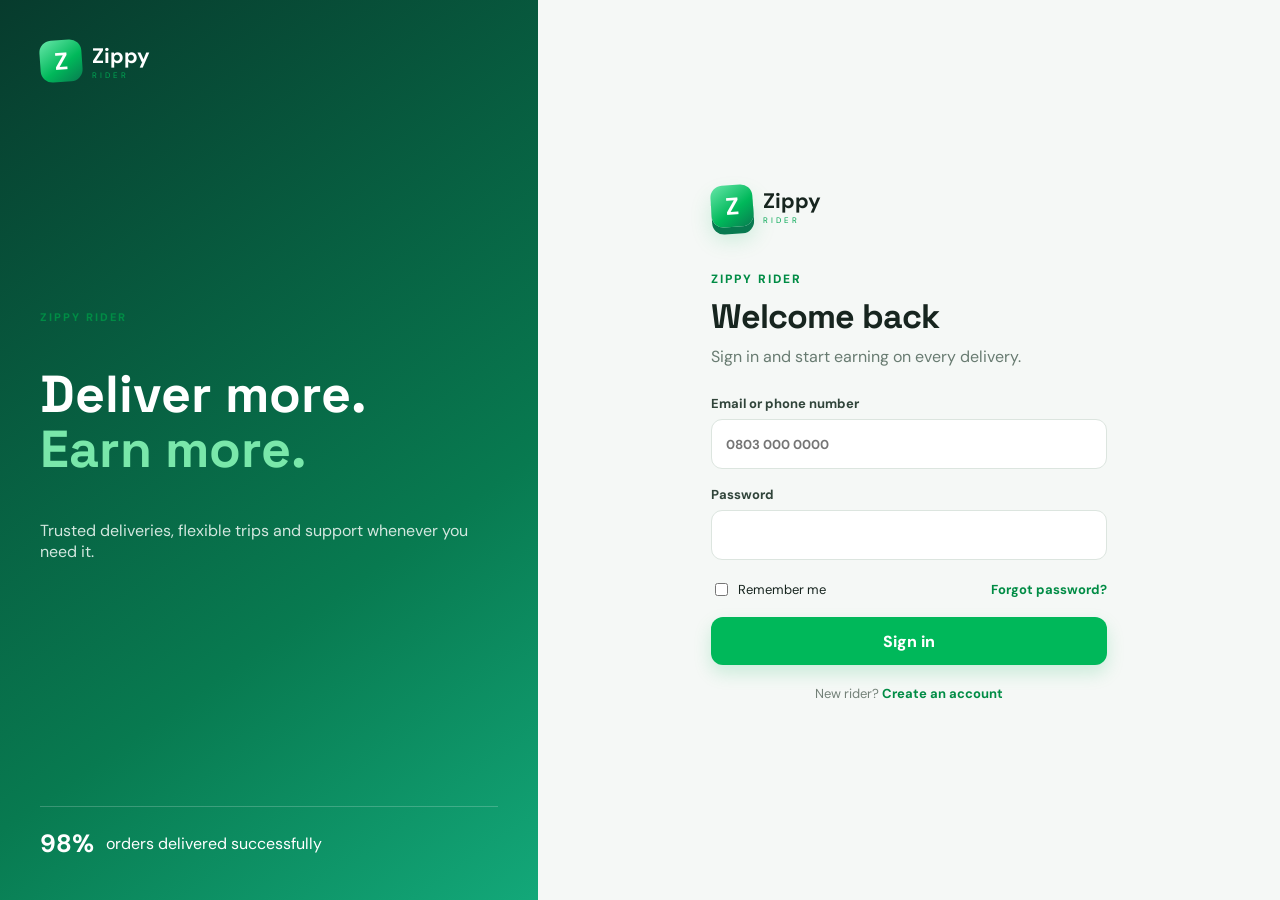
==== rider/index.html @ ea609736 "Add customer-to-rider price negotiation and deploy rider app Co-authored-by: Copilot <223556219+Copi" ====
<!doctype html><html lang="en"><head><meta charset="UTF-8"/><meta name="viewport" content="width=device-width,initial-scale=1"/><meta name="theme-color" content="#00B85A"/><link rel="preconnect" href="https://fonts.googleapis.com"><link href="https://fonts.googleapis.com/css2?family=DM+Sans:wght@400;500;600;700&family=Space+Grotesk:wght@600;700&display=swap" rel="stylesheet"><title>Zippy Rider</title>  <script type="module" crossorigin src="./assets/index-Bm7BAxoc.js"></script>
  <link rel="stylesheet" crossorigin href="./assets/index-DoYPP6EC.css">
</head><body><div id="root"></div></body></html>
---- rider/assets/index-DoYPP6EC.css ----
:root{color:#17251f;font-synthesis:none;background:#f5f8f6;font-family:DM Sans,sans-serif}*{box-sizing:border-box}body{min-width:320px;margin:0}button,input,select,textarea{font:inherit}button,a{transition:all .2s}a{color:inherit;text-decoration:none}:focus-visible{outline-offset:2px;outline:3px solid #00b85a59}.btn{cursor:pointer;background:#00b85a;border:0;border-radius:12px;justify-content:center;align-items:center;min-height:48px;padding:0 18px;font-weight:800;display:inline-flex;color:#fff!important}.btn-primary{background:#00b85a;box-shadow:0 8px 18px #00b85a2e}.btn-outline{background:#fff;border:1px solid #dce5df;color:#1b3127!important}.btn-soft{background:#e8f8ef;color:#087a50!important}.btn-danger{background:#fff;border:1px solid #ffd9d9;color:#bd3434!important}.btn:disabled{opacity:.55;cursor:not-allowed}.brand{align-items:center;gap:10px;width:max-content;display:flex}.brand-mark{color:#fff;background:linear-gradient(145deg,#67e7a9,#00b85a 58%,#087b50);border-radius:12px;place-items:center;width:42px;height:42px;display:grid;transform:rotate(-4deg);box-shadow:0 7px #087a50,0 12px 22px #00b85a2e}.brand-mark b{font-size:24px}.brand>span:last-child{flex-direction:column;display:flex}.brand>span:last-child strong{font-size:21px}.brand>span:last-child small{color:#00a653;letter-spacing:3px;font-size:8px}.auth-page{grid-template-columns:1fr;min-height:100vh;display:grid}.auth-visual{display:none}.auth-page>main,.auth-card{min-height:100vh}.auth-card{flex-direction:column;justify-content:center;width:min(440px,100%);margin:auto;padding:28px 22px;display:flex}.auth-card .brand{margin-bottom:32px}.auth-card h1,.register-card h1{letter-spacing:-1px;margin:8px 0;font-family:Space Grotesk,sans-serif;font-size:34px}.auth-label{color:#008c45;text-transform:uppercase;letter-spacing:2px;font-size:12px;font-weight:800;margin-bottom:0!important}.auth-sub{color:#687b71;margin:0 0 28px}.auth-card form,.registration{display:grid}.field{color:#30443a;gap:7px;margin-bottom:17px;font-size:13px;font-weight:700;display:grid}.field input,.field select,.field textarea{background:#fff;border:1px solid #dce5df;border-radius:11px;width:100%;min-height:50px;padding:0 14px}.field textarea{height:100px;padding-top:12px}.field input:focus,.field select:focus,.field textarea:focus{border-color:#00b85a;outline:none;box-shadow:0 0 0 3px #00b85a1a}.field-error,.hint{font-size:12px;font-weight:500}.field-error{color:#c33b3b}.auth-row{justify-content:space-between;align-items:center;margin:3px 0 18px;font-size:13px;display:flex}.auth-row a,.switch-copy a{color:#008c45;font-weight:700}.check{align-items:center;gap:7px;display:flex}.switch-copy{text-align:center;color:#738178;margin-top:20px;font-size:13px}.auth-card form>.btn{width:100%}.otp{grid-template-columns:repeat(6,1fr);gap:8px;margin:22px 0;display:grid}.otp input{text-align:center;border:1px solid #dce5df;border-radius:10px;width:100%;height:54px;font-weight:800}.success-icon{color:#00a653;background:#dcf7e9;border-radius:50%;place-items:center;width:68px;height:68px;margin-bottom:20px;font-size:30px;display:grid}.registration{max-width:850px;min-height:100vh;margin:auto;padding:24px 18px 40px}.registration>.brand{margin-bottom:32px}.register-progress{margin-bottom:20px;display:flex}.register-progress div{color:#8a9890;flex:1;align-items:center;gap:7px;min-width:0;display:flex}.register-progress div:not(:last-child):after{content:"";background:#e0e6e2;flex:1;height:2px}.register-progress div.active,.register-progress div.complete{color:#008c45}.register-progress span{background:#fff;border:1px solid #dce5df;border-radius:50%;flex:none;place-items:center;width:32px;height:32px;font-size:12px;font-weight:800;display:grid}.register-progress div.active span,.register-progress div.complete span{color:#fff;background:#00b85a;border-color:#00b85a}.register-progress small{display:none}.register-card{background:#fff;border-radius:18px;padding:24px 18px;box-shadow:0 18px 50px #10231a14}.eyebrow{text-transform:uppercase;letter-spacing:2px;margin:0;font-weight:800;color:#008c45!important;font-size:11px!important}.form-grid{display:grid}.form-actions{gap:10px;margin-top:12px;display:flex}.form-actions>*{flex:1}.uploads{gap:12px;display:grid}.upload-box{text-align:center;cursor:pointer;border:2px dashed #bddacb;border-radius:14px;flex-direction:column;justify-content:center;align-items:center;min-height:120px;padding:18px;display:flex}.upload-box input{opacity:0;position:absolute}.upload-box span{color:#00b85a;font-size:24px}.upload-box small{color:#78877e}.review-list{border-top:1px solid #edf1ee}.review-list div{border-bottom:1px solid #edf1ee;justify-content:space-between;padding:16px 0;display:flex}.success-card{text-align:center;align-items:center;max-width:600px;margin:auto}.app-shell{min-height:100vh}.desktop-nav{display:none}.app-main{padding-bottom:76px}.page{max-width:1100px;margin:auto;padding:20px 16px 35px}.page-heading{margin-bottom:20px}.page-heading p{color:#008c45;text-transform:uppercase;letter-spacing:2px;font-size:11px;font-weight:800}.page-heading h1{margin:3px 0;font-family:Space Grotesk;font-size:30px}.page-heading span{color:#738178;font-size:13px}.dashboard-head{justify-content:space-between;align-items:flex-end;gap:12px;margin-bottom:18px;display:flex}.dashboard-head p{color:#738178;margin:0}.dashboard-head h1{margin:0;font-family:Space Grotesk;font-size:30px}.online-toggle{color:#fff;text-align:left;background:#263b33;border:0;border-radius:16px;align-items:center;gap:9px;min-width:145px;min-height:62px;padding:8px 12px;display:flex}.online-toggle>span{background:#9aaba2;border-radius:50%;width:15px;height:15px}.online-toggle.is-on{background:#008c45}.online-toggle.is-on>span{background:#fff;box-shadow:0 0 0 5px #ffffff26}.online-toggle div{flex-direction:column;display:flex}.online-toggle strong{font-size:13px}.online-toggle small{color:#d8e5df;font-size:10px}.status-banner{border-radius:12px;margin-bottom:15px;padding:14px;font-size:13px}.status-banner.pending{color:#80611b;background:#fff4d7}.status-banner.suspended{color:#9b3535;background:#ffe7e7}.stats-grid{grid-template-columns:repeat(2,1fr);gap:10px;display:grid}.stat-card{background:#fff;border-radius:15px;align-items:flex-end;gap:9px;min-height:100px;padding:14px;display:flex;box-shadow:0 10px 30px #10231a0d}.stat-card>span{color:#008c45;background:#e5f7ed;border-radius:9px;place-items:center;width:34px;height:34px;font-weight:800;display:grid}.stat-card div{flex-direction:column;display:flex}.stat-card small{color:#738178;font-size:10px}.stat-card strong{font-family:Space Grotesk;font-size:20px}.dashboard-section{margin-top:24px}.section-title{justify-content:space-between;align-items:center;display:flex}.section-title h2{font-size:18px}.section-title a{color:#008c45;font-size:13px;font-weight:800}.soft-empty{text-align:left;color:#738178;background:#fff;border-radius:16px;justify-content:center;align-items:center;gap:15px;min-height:130px;display:flex}.soft-empty>span{color:#00b85a;background:#e9f7ef;border-radius:50%;place-items:center;width:48px;height:48px;font-size:22px;display:grid}.soft-empty strong{color:#263b33}.active-preview{background:#fff;border-radius:14px;align-items:center;gap:12px;padding:15px;display:flex;box-shadow:0 8px 25px #10231a0f}.active-preview>span{color:#00b85a}.active-preview div{flex-direction:column;flex:1;display:flex}.active-preview small{color:#738178}.bottom-nav{z-index:20;height:68px;padding-bottom:env(safe-area-inset-bottom);background:#fff;border-top:1px solid #edf1ee;grid-template-columns:repeat(4,1fr);display:grid;position:fixed;bottom:0;left:0;right:0;box-shadow:0 -8px 25px #10231a0d}.bottom-nav a{color:#75857c;flex-direction:column;justify-content:center;align-items:center;font-size:10px;display:flex}.bottom-nav a.active{color:#008c45}.bottom-nav b{font-size:20px}.request-card,.history-card,.profile-card,.profile-details,.card{background:#fff;border-radius:18px;box-shadow:0 12px 35px #10231a12}.request-card{margin-bottom:16px;padding:16px}.request-top{justify-content:space-between;display:flex}.request-top div{flex-direction:column;display:flex}.request-top small{color:#8a9890}.request-top>span{color:#008c45;background:#e5f7ed;border-radius:20px;padding:6px 9px;font-size:10px;font-weight:800}.request-top>span.expired{color:#777;background:#eee}.route{margin:18px 0;padding-left:2px}.route>div{gap:12px;min-height:52px;display:flex}.route i{border:3px solid #00b85a;border-radius:50%;width:11px;height:11px;margin-top:5px}.route>div:last-child i{border-radius:2px}.route span,.price-line{flex-direction:column;display:flex}.route small,.active-route span{color:#839087;letter-spacing:1px;font-size:8px;font-weight:800}.route strong{font-size:13px}.route-meta{flex-wrap:wrap;gap:7px;display:flex}.route-meta span{background:#f4f7f5;border-radius:8px;padding:7px 9px;font-size:11px}.request-note{color:#65776d;font-size:12px}.offer-row{border-top:1px solid #edf1ee;grid-template-columns:1fr auto auto;align-items:center;gap:10px;margin-top:14px;padding-top:14px;display:grid}.offer-row span{color:#738178;font-size:12px}.offer-row strong{font-size:21px}.offer-row b{color:#80611b;background:#fff4d7;border-radius:8px;padding:6px 8px;font-size:11px}.request-actions{grid-template-columns:repeat(3,1fr);gap:7px;margin-top:14px;display:grid}.request-actions .btn{min-height:44px;padding:0 7px;font-size:12px}.empty{text-align:center;color:#738178;padding:55px 20px}.empty b{color:#dce9e1;font-size:50px}.empty h2{color:#263b33}.modal-backdrop{z-index:50;background:#071d178c;align-items:flex-end;display:flex;position:fixed;inset:0}.modal-sheet{background:#fff;border-radius:22px 22px 0 0;width:100%;max-height:88vh;padding:24px 18px;position:relative;overflow:auto}.modal-sheet h2{margin:6px 0;font-family:Space Grotesk}.modal-sheet select{border:1px solid #dce5df;border-radius:10px;width:100%;height:50px;padding:0 12px}.sheet-close{background:#f2f5f3;border:0;border-radius:50%;width:40px;height:40px;font-size:22px;position:absolute;top:16px;right:16px}.offer-summary{background:#eef9f3;border-radius:12px;grid-template-columns:1fr 1fr;margin:18px 0;padding:14px;display:grid}.offer-summary span{color:#738178;flex-direction:column;font-size:11px;display:flex}.offer-summary strong{color:#263b33;font-size:16px}.money-input{border:1px solid #dce5df;border-radius:11px;align-items:center;height:50px;display:flex}.money-input b{padding-left:14px}.money-input input{border:0!important;height:48px!important}.chips{gap:7px;margin:-9px 0 15px;display:flex}.chips button{color:#008c45;background:#fff;border:1px solid #cce8d8;border-radius:20px;min-height:36px;padding:0 10px;font-weight:700}.negotiation-timeline{background:#f3f8f5;border-radius:10px;justify-content:space-between;align-items:center;margin-top:12px;padding:10px;font-size:10px;display:flex}.negotiation-timeline span{max-width:30%}.active-page{max-width:900px}.active-page .card{margin-bottom:12px;padding:16px}.customer-line{grid-template-columns:auto 1fr auto auto;align-items:center;gap:8px;display:grid}.avatar,.history-icon{color:#008c45;background:#dff5e9;border-radius:50%;place-items:center;width:42px;height:42px;font-weight:800;display:grid}.customer-line div{flex-direction:column;display:flex}.customer-line button{background:#fff;border:1px solid #dce5df;border-radius:9px;min-height:40px;font-size:11px}.active-route{border-left:2px dashed #99d9b8;margin-top:15px;padding-left:16px}.active-route div{flex-direction:column;padding:5px 0 15px;display:flex}.route-map{background:linear-gradient(145deg,#eef5f1,#dcece3);border-radius:14px;height:220px;position:relative;overflow:hidden}.route-map:before,.route-map:after{content:"";background:#fff;width:150%;height:18px;position:absolute;top:45%;left:-20%;transform:rotate(-20deg)}.route-map:after{top:65%;transform:rotate(35deg)}.map-pin{z-index:2;color:#fff;border-radius:50%;place-items:center;width:32px;height:32px;font-weight:800;display:grid;position:absolute}.pickup-pin{background:#263b33;bottom:23%;left:10%}.drop-pin{background:#00b85a;top:20%;right:12%}.rider-dot{z-index:3;color:#00b85a;font-size:27px;position:absolute;top:55%;left:48%}.route-map p{z-index:2;text-align:center;color:#738178;width:100%;font-size:11px;position:absolute;bottom:6px}.price-line{border-top:1px solid #edf1ee;justify-content:space-between;margin-top:15px;padding-top:15px;flex-direction:row!important;display:flex!important}.price-line strong{font-size:20px}.status-stepper{grid-template-columns:repeat(5,1fr);margin-bottom:20px;display:grid}.status-stepper div{text-align:center;color:#9aa69f;flex-direction:column;align-items:center;display:flex}.status-stepper span{background:#edf1ee;border-radius:50%;place-items:center;width:30px;height:30px;font-size:11px;display:grid}.status-stepper div.done span{color:#fff;background:#00b85a}.status-stepper div.done{color:#263b33}.status-stepper small{margin-top:5px;font-size:8px}.status-card>.btn{width:100%}.cancel-link{color:#bd3434;background:#fff;border:0;width:100%;margin-top:12px;font-weight:700}.history-card{grid-template-columns:auto 1fr auto;align-items:center;gap:10px;margin-bottom:10px;padding:14px;display:grid}.history-card div{flex-direction:column;display:flex}.history-card small{color:#738178;font-size:10px}.history-card strong{font-size:13px}.history-card b{color:#008c45;font-size:10px}.profile-card{align-items:center;gap:13px;padding:20px;display:flex}.profile-avatar{color:#fff;background:#00b85a;border-radius:50%;place-items:center;width:70px;height:70px;font-size:28px;font-weight:800;display:grid}.profile-card h2{margin:0}.profile-card p{color:#738178;margin:2px 0}.status-pill{color:#008c45;background:#e5f7ed;border-radius:20px;padding:5px 8px;font-size:10px;font-weight:800}.profile-details{margin:12px 0;padding:20px}.profile-details h2{font-size:17px}.profile-details dl div{border-bottom:1px solid #edf1ee;justify-content:space-between;padding:12px 0;display:flex}.profile-details dt{color:#738178}.profile-details dd{margin:0;font-weight:700}.skeleton{background:linear-gradient(90deg,#edf1ee,#f9fbfa,#edf1ee) 0 0/200% 100%;border-radius:15px;height:70px;animation:1.2s infinite shine}.skeleton.tall{height:220px;margin-top:15px}@keyframes shine{to{background-position:-200% 0}}@media (width>=768px){.auth-page{grid-template-columns:42% 58%}.auth-visual{color:#fff;background:linear-gradient(145deg,#073b2d,#087a50 65%,#13a879);flex-direction:column;padding:40px;display:flex}.auth-visual>div:nth-child(2){margin:auto 0}.auth-visual .brand-mark-dark{box-shadow:none}.auth-visual h2{font-family:Space Grotesk;font-size:52px;line-height:1.05}.auth-visual h2 span{color:#79e7aa}.auth-visual>div>p:last-child{color:#d3e7df}.auth-stat{border-top:1px solid #fff3;align-items:center;gap:12px;padding-top:20px;display:flex}.auth-stat strong{font-size:25px}.auth-card{min-height:100vh}.form-grid{grid-template-columns:repeat(2,1fr);gap:0 14px}.register-progress small{font-size:11px;display:block}.register-card{padding:32px}.uploads{grid-template-columns:repeat(3,1fr)}.modal-backdrop{justify-content:center;align-items:center}.modal-sheet{border-radius:20px;width:min(520px,100% - 30px)}.negotiation-sheet{padding:28px}.stats-grid{grid-template-columns:repeat(4,1fr)}}@media (width>=1024px){.app-shell{grid-template-columns:230px 1fr;display:grid}.desktop-nav{background:#fff;border-right:1px solid #edf1ee;height:100vh;padding:28px 22px;display:block;position:sticky;top:0}.desktop-nav .brand{margin-bottom:45px}.desktop-nav nav{gap:7px;display:grid}.desktop-nav nav a{color:#738178;border-radius:11px;align-items:center;gap:12px;min-height:48px;padding:0 14px;font-weight:700;display:flex}.desktop-nav nav a span{font-size:20px}.desktop-nav nav a.active{color:#008c45;background:#e6f7ed}.bottom-nav{display:none}.app-main{padding-bottom:0}.page{padding:38px 34px}.request-card{padding:22px}.modal-backdrop{left:230px}}
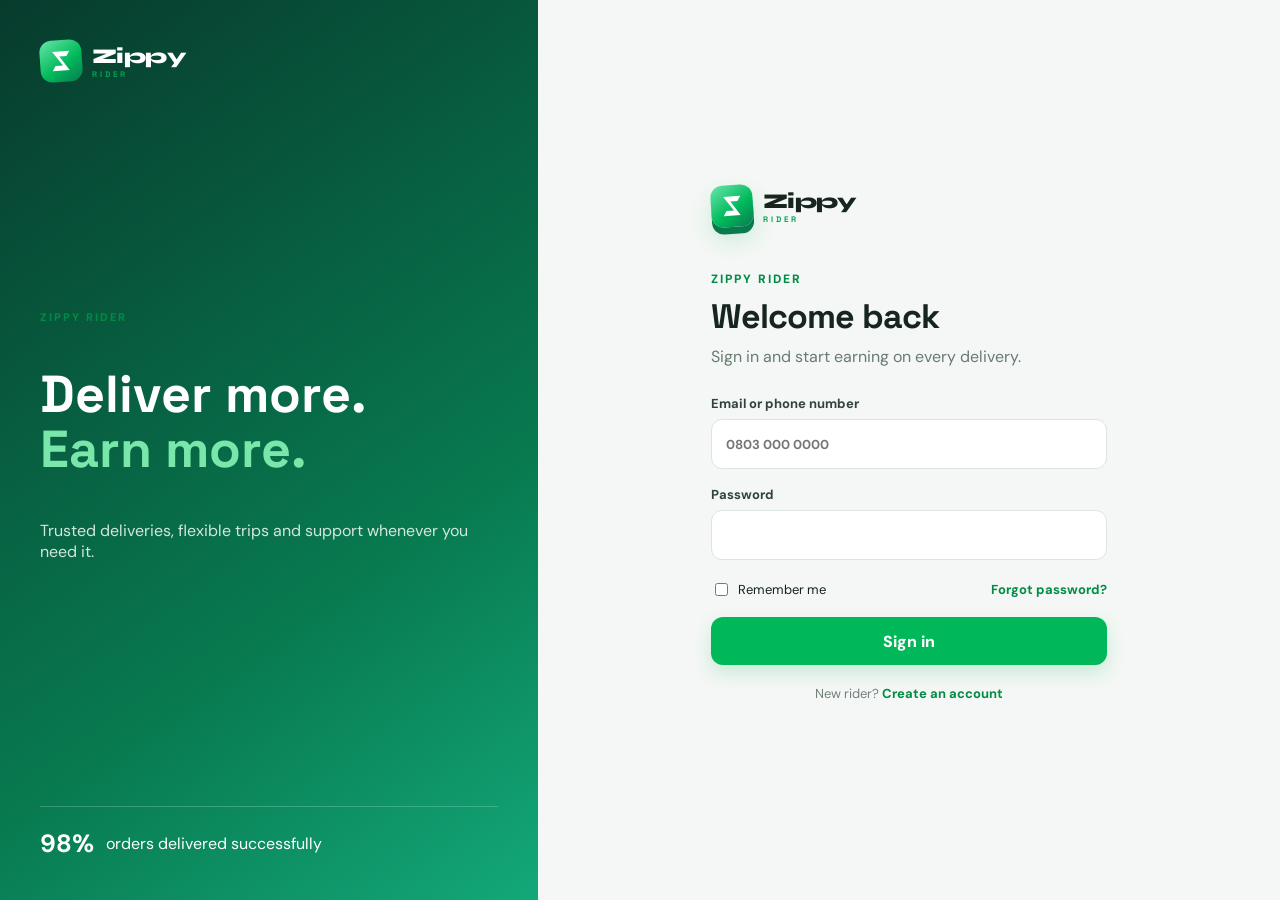
==== commit b0119ece: "Update rider brand logo and typography Co-authored-by: Copilot <223556219+Copilot@users.noreply.gith" ====
--- a/rider/index.html
+++ b/rider/index.html
@@ -1,3 +1,3 @@
-<!doctype html><html lang="en"><head><meta charset="UTF-8"/><meta name="viewport" content="width=device-width,initial-scale=1"/><meta name="theme-color" content="#00B85A"/><link rel="preconnect" href="https://fonts.googleapis.com"><link href="https://fonts.googleapis.com/css2?family=DM+Sans:wght@400;500;600;700&family=Space+Grotesk:wght@600;700&display=swap" rel="stylesheet"><title>Zippy Rider</title>  <script type="module" crossorigin src="./assets/index-Bm7BAxoc.js"></script>
-  <link rel="stylesheet" crossorigin href="./assets/index-DoYPP6EC.css">
+<!doctype html><html lang="en"><head><meta charset="UTF-8"/><meta name="viewport" content="width=device-width,initial-scale=1"/><meta name="theme-color" content="#00B85A"/><link rel="preconnect" href="https://fonts.googleapis.com"><link href="https://fonts.googleapis.com/css2?family=DM+Sans:wght@400;500;600;700&family=Space+Grotesk:wght@500;600;700&family=Syne:wght@600;700;800&display=swap" rel="stylesheet"><title>Zippy Rider</title>  <script type="module" crossorigin src="./assets/index-k-NYQOy7.js"></script>
+  <link rel="stylesheet" crossorigin href="./assets/index-BiPZ2MHp.css">
 </head><body><div id="root"></div></body></html>
--- a/rider/assets/index-BiPZ2MHp.css
+++ b/rider/assets/index-BiPZ2MHp.css
@@ -0,0 +1 @@
+:root{color:#17251f;font-synthesis:none;background:#f4f7f5;font-family:DM Sans,sans-serif}*{box-sizing:border-box}body{min-width:320px;margin:0}button,input,select,textarea{font:inherit}button,a{transition:all .2s}a{color:inherit;text-decoration:none}:focus-visible{outline-offset:2px;outline:3px solid #00b85a59}.btn{cursor:pointer;background:#00b85a;border:0;border-radius:12px;justify-content:center;align-items:center;min-height:48px;padding:0 18px;font-weight:800;display:inline-flex;color:#fff!important}.btn-primary{background:#00b85a;box-shadow:0 8px 18px #00b85a2e}.btn-outline{background:#fff;border:1px solid #dce5df;color:#1b3127!important}.btn-soft{background:#e8f8ef;color:#087a50!important}.btn-danger{background:#fff;border:1px solid #ffd9d9;color:#bd3434!important}.btn:disabled{opacity:.55;cursor:not-allowed}.brand{align-items:center;gap:10px;width:max-content;display:flex}.brand-mark{color:#fff;background:linear-gradient(145deg,#67e7a9,#00b85a 58%,#087b50);border-radius:12px;place-items:center;width:42px;height:42px;display:grid;transform:rotate(-4deg);box-shadow:0 7px #087a50,0 12px 22px #00b85a2e}.brand-mark b{font-size:24px}.brand-mark svg{fill:currentColor;width:30px;height:30px}.brand-mark svg path{stroke:none}.brand>span:last-child strong{letter-spacing:-.6px;font-family:Syne,sans-serif;font-weight:800}.brand>span:last-child small{font-family:Space Grotesk,sans-serif;font-weight:800}.page-heading h1,.dashboard-head h1,.auth-card h1,.register-card h1{letter-spacing:-1.2px;font-family:Syne,sans-serif}.auth-visual{background:linear-gradient(145deg,#eafaf2 0%,#d8f4e6 55%,#b8eccf 100%)}.brand>span:last-child{flex-direction:column;display:flex}.brand>span:last-child strong{font-size:21px}.brand>span:last-child small{color:#00a653;letter-spacing:3px;font-size:8px}.auth-page{grid-template-columns:1fr;min-height:100vh;display:grid}.auth-visual{display:none}.auth-page>main,.auth-card{min-height:100vh}.auth-card{flex-direction:column;justify-content:center;width:min(440px,100%);margin:auto;padding:28px 22px;display:flex}.auth-card .brand{margin-bottom:32px}.auth-card h1,.register-card h1{letter-spacing:-1px;margin:8px 0;font-family:Space Grotesk,sans-serif;font-size:34px}.auth-label{color:#008c45;text-transform:uppercase;letter-spacing:2px;font-size:12px;font-weight:800;margin-bottom:0!important}.auth-sub{color:#687b71;margin:0 0 28px}.auth-card form,.registration{display:grid}.field{color:#30443a;gap:7px;margin-bottom:17px;font-size:13px;font-weight:700;display:grid}.field input,.field select,.field textarea{background:#fff;border:1px solid #dce5df;border-radius:11px;width:100%;min-height:50px;padding:0 14px}.field textarea{height:100px;padding-top:12px}.field input:focus,.field select:focus,.field textarea:focus{border-color:#00b85a;outline:none;box-shadow:0 0 0 3px #00b85a1a}.field-error,.hint{font-size:12px;font-weight:500}.field-error{color:#c33b3b}.auth-row{justify-content:space-between;align-items:center;margin:3px 0 18px;font-size:13px;display:flex}.auth-row a,.switch-copy a{color:#008c45;font-weight:700}.check{align-items:center;gap:7px;display:flex}.switch-copy{text-align:center;color:#738178;margin-top:20px;font-size:13px}.auth-card form>.btn{width:100%}.otp{grid-template-columns:repeat(6,1fr);gap:8px;margin:22px 0;display:grid}.otp input{text-align:center;border:1px solid #dce5df;border-radius:10px;width:100%;height:54px;font-weight:800}.success-icon{color:#00a653;background:#dcf7e9;border-radius:50%;place-items:center;width:68px;height:68px;margin-bottom:20px;font-size:30px;display:grid}.registration{max-width:850px;min-height:100vh;margin:auto;padding:24px 18px 40px}.registration>.brand{margin-bottom:32px}.register-progress{margin-bottom:20px;display:flex}.register-progress div{color:#8a9890;flex:1;align-items:center;gap:7px;min-width:0;display:flex}.register-progress div:not(:last-child):after{content:"";background:#e0e6e2;flex:1;height:2px}.register-progress div.active,.register-progress div.complete{color:#008c45}.register-progress span{background:#fff;border:1px solid #dce5df;border-radius:50%;flex:none;place-items:center;width:32px;height:32px;font-size:12px;font-weight:800;display:grid}.register-progress div.active span,.register-progress div.complete span{color:#fff;background:#00b85a;border-color:#00b85a}.register-progress small{display:none}.register-card{background:#fff;border-radius:18px;padding:24px 18px;box-shadow:0 18px 50px #10231a14}.eyebrow{text-transform:uppercase;letter-spacing:2px;margin:0;font-weight:800;color:#008c45!important;font-size:11px!important}.form-grid{display:grid}.form-actions{gap:10px;margin-top:12px;display:flex}.form-actions>*{flex:1}.uploads{gap:12px;display:grid}.upload-box{text-align:center;cursor:pointer;border:2px dashed #bddacb;border-radius:14px;flex-direction:column;justify-content:center;align-items:center;min-height:120px;padding:18px;display:flex}.upload-box input{opacity:0;position:absolute}.upload-box span{color:#00b85a;font-size:24px}.upload-box small{color:#78877e}.review-list{border-top:1px solid #edf1ee}.review-list div{border-bottom:1px solid #edf1ee;justify-content:space-between;padding:16px 0;display:flex}.success-card{text-align:center;align-items:center;max-width:600px;margin:auto}.app-shell{min-height:100vh}.desktop-nav{display:none}.app-main{padding-bottom:76px}.page{max-width:1100px;margin:auto;padding:20px 16px 35px}.page-heading{margin-bottom:20px}.page-heading p{color:#008c45;text-transform:uppercase;letter-spacing:2px;font-size:11px;font-weight:800}.page-heading h1{margin:3px 0;font-family:Space Grotesk;font-size:30px}.page-heading span{color:#738178;font-size:13px}.dashboard-head{justify-content:space-between;align-items:flex-end;gap:12px;margin-bottom:18px;display:flex}.dashboard-head p{color:#738178;margin:0}.dashboard-head h1{margin:0;font-family:Space Grotesk;font-size:30px}.online-toggle{color:#fff;text-align:left;background:#263b33;border:0;border-radius:16px;align-items:center;gap:9px;min-width:145px;min-height:62px;padding:8px 12px;display:flex}.online-toggle>span{background:#9aaba2;border-radius:50%;width:15px;height:15px}.online-toggle.is-on{background:#008c45}.online-toggle.is-on>span{background:#fff;box-shadow:0 0 0 5px #ffffff26}.online-toggle div{flex-direction:column;display:flex}.online-toggle strong{font-size:13px}.online-toggle small{color:#d8e5df;font-size:10px}.status-banner{border-radius:12px;margin-bottom:15px;padding:14px;font-size:13px}.status-banner.pending{color:#80611b;background:#fff4d7}.status-banner.suspended{color:#9b3535;background:#ffe7e7}.stats-grid{grid-template-columns:repeat(2,1fr);gap:10px;display:grid}.stat-card{background:#fff;border-radius:15px;align-items:flex-end;gap:9px;min-height:100px;padding:14px;display:flex;box-shadow:0 10px 30px #10231a0d}.stat-card>span{color:#008c45;background:#e5f7ed;border-radius:9px;place-items:center;width:34px;height:34px;font-weight:800;display:grid}.stat-card div{flex-direction:column;display:flex}.stat-card small{color:#738178;font-size:10px}.stat-card strong{font-family:Space Grotesk;font-size:20px}.dashboard-section{margin-top:24px}.section-title{justify-content:space-between;align-items:center;display:flex}.section-title h2{font-size:18px}.section-title a{color:#008c45;font-size:13px;font-weight:800}.soft-empty{text-align:left;color:#738178;background:#fff;border-radius:16px;justify-content:center;align-items:center;gap:15px;min-height:130px;display:flex}.soft-empty>span{color:#00b85a;background:#e9f7ef;border-radius:50%;place-items:center;width:48px;height:48px;font-size:22px;display:grid}.soft-empty strong{color:#263b33}.active-preview{background:#fff;border-radius:14px;align-items:center;gap:12px;padding:15px;display:flex;box-shadow:0 8px 25px #10231a0f}.active-preview>span{color:#00b85a}.active-preview div{flex-direction:column;flex:1;display:flex}.active-preview small{color:#738178}.bottom-nav{z-index:20;height:68px;padding-bottom:env(safe-area-inset-bottom);background:#fff;border-top:1px solid #edf1ee;grid-template-columns:repeat(4,1fr);display:grid;position:fixed;bottom:0;left:0;right:0;box-shadow:0 -8px 25px #10231a0d}.bottom-nav a{color:#75857c;flex-direction:column;justify-content:center;align-items:center;font-size:10px;display:flex}.bottom-nav a.active{color:#008c45}.bottom-nav b{font-size:20px}.request-card,.history-card,.profile-card,.profile-details,.card{background:#fff;border-radius:18px;box-shadow:0 12px 35px #10231a12}.request-card{margin-bottom:16px;padding:16px}.request-top{justify-content:space-between;display:flex}.request-top div{flex-direction:column;display:flex}.request-top small{color:#8a9890}.request-top>span{color:#008c45;background:#e5f7ed;border-radius:20px;padding:6px 9px;font-size:10px;font-weight:800}.request-top>span.expired{color:#777;background:#eee}.route{margin:18px 0;padding-left:2px}.route>div{gap:12px;min-height:52px;display:flex}.route i{border:3px solid #00b85a;border-radius:50%;width:11px;height:11px;margin-top:5px}.route>div:last-child i{border-radius:2px}.route span,.price-line{flex-direction:column;display:flex}.route small,.active-route span{color:#839087;letter-spacing:1px;font-size:8px;font-weight:800}.route strong{font-size:13px}.route-meta{flex-wrap:wrap;gap:7px;display:flex}.route-meta span{background:#f4f7f5;border-radius:8px;padding:7px 9px;font-size:11px}.request-note{color:#65776d;font-size:12px}.offer-row{border-top:1px solid #edf1ee;grid-template-columns:1fr auto auto;align-items:center;gap:10px;margin-top:14px;padding-top:14px;display:grid}.offer-row span{color:#738178;font-size:12px}.offer-row strong{font-size:21px}.offer-row b{color:#80611b;background:#fff4d7;border-radius:8px;padding:6px 8px;font-size:11px}.request-actions{grid-template-columns:repeat(3,1fr);gap:7px;margin-top:14px;display:grid}.request-actions .btn{min-height:44px;padding:0 7px;font-size:12px}.empty{text-align:center;color:#738178;padding:55px 20px}.empty b{color:#dce9e1;font-size:50px}.empty h2{color:#263b33}.modal-backdrop{z-index:50;background:#071d178c;align-items:flex-end;display:flex;position:fixed;inset:0}.modal-sheet{background:#fff;border-radius:22px 22px 0 0;width:100%;max-height:88vh;padding:24px 18px;position:relative;overflow:auto}.modal-sheet h2{margin:6px 0;font-family:Space Grotesk}.modal-sheet select{border:1px solid #dce5df;border-radius:10px;width:100%;height:50px;padding:0 12px}.sheet-close{background:#f2f5f3;border:0;border-radius:50%;width:40px;height:40px;font-size:22px;position:absolute;top:16px;right:16px}.offer-summary{background:#eef9f3;border-radius:12px;grid-template-columns:1fr 1fr;margin:18px 0;padding:14px;display:grid}.offer-summary span{color:#738178;flex-direction:column;font-size:11px;display:flex}.offer-summary strong{color:#263b33;font-size:16px}.money-input{border:1px solid #dce5df;border-radius:11px;align-items:center;height:50px;display:flex}.money-input b{padding-left:14px}.money-input input{border:0!important;height:48px!important}.chips{gap:7px;margin:-9px 0 15px;display:flex}.chips button{color:#008c45;background:#fff;border:1px solid #cce8d8;border-radius:20px;min-height:36px;padding:0 10px;font-weight:700}.negotiation-timeline{background:#f3f8f5;border-radius:10px;justify-content:space-between;align-items:center;margin-top:12px;padding:10px;font-size:10px;display:flex}.negotiation-timeline span{max-width:30%}.active-page{max-width:900px}.active-page .card{margin-bottom:12px;padding:16px}.customer-line{grid-template-columns:auto 1fr auto auto;align-items:center;gap:8px;display:grid}.avatar,.history-icon{color:#008c45;background:#dff5e9;border-radius:50%;place-items:center;width:42px;height:42px;font-weight:800;display:grid}.customer-line div{flex-direction:column;display:flex}.customer-line button{background:#fff;border:1px solid #dce5df;border-radius:9px;min-height:40px;font-size:11px}.active-route{border-left:2px dashed #99d9b8;margin-top:15px;padding-left:16px}.active-route div{flex-direction:column;padding:5px 0 15px;display:flex}.route-map{background:linear-gradient(145deg,#eef5f1,#dcece3);border-radius:14px;height:220px;position:relative;overflow:hidden}.route-map:before,.route-map:after{content:"";background:#fff;width:150%;height:18px;position:absolute;top:45%;left:-20%;transform:rotate(-20deg)}.route-map:after{top:65%;transform:rotate(35deg)}.map-pin{z-index:2;color:#fff;border-radius:50%;place-items:center;width:32px;height:32px;font-weight:800;display:grid;position:absolute}.pickup-pin{background:#263b33;bottom:23%;left:10%}.drop-pin{background:#00b85a;top:20%;right:12%}.rider-dot{z-index:3;color:#00b85a;font-size:27px;position:absolute;top:55%;left:48%}.route-map p{z-index:2;text-align:center;color:#738178;width:100%;font-size:11px;position:absolute;bottom:6px}.price-line{border-top:1px solid #edf1ee;justify-content:space-between;margin-top:15px;padding-top:15px;flex-direction:row!important;display:flex!important}.price-line strong{font-size:20px}.status-stepper{grid-template-columns:repeat(5,1fr);margin-bottom:20px;display:grid}.status-stepper div{text-align:center;color:#9aa69f;flex-direction:column;align-items:center;display:flex}.status-stepper span{background:#edf1ee;border-radius:50%;place-items:center;width:30px;height:30px;font-size:11px;display:grid}.status-stepper div.done span{color:#fff;background:#00b85a}.status-stepper div.done{color:#263b33}.status-stepper small{margin-top:5px;font-size:8px}.status-card>.btn{width:100%}.cancel-link{color:#bd3434;background:#fff;border:0;width:100%;margin-top:12px;font-weight:700}.history-card{grid-template-columns:auto 1fr auto;align-items:center;gap:10px;margin-bottom:10px;padding:14px;display:grid}.history-card div{flex-direction:column;display:flex}.history-card small{color:#738178;font-size:10px}.history-card strong{font-size:13px}.history-card b{color:#008c45;font-size:10px}.profile-card{align-items:center;gap:13px;padding:20px;display:flex}.profile-avatar{color:#fff;background:#00b85a;border-radius:50%;place-items:center;width:70px;height:70px;font-size:28px;font-weight:800;display:grid}.profile-card h2{margin:0}.profile-card p{color:#738178;margin:2px 0}.status-pill{color:#008c45;background:#e5f7ed;border-radius:20px;padding:5px 8px;font-size:10px;font-weight:800}.profile-details{margin:12px 0;padding:20px}.profile-details h2{font-size:17px}.profile-details dl div{border-bottom:1px solid #edf1ee;justify-content:space-between;padding:12px 0;display:flex}.profile-details dt{color:#738178}.profile-details dd{margin:0;font-weight:700}.skeleton{background:linear-gradient(90deg,#edf1ee,#f9fbfa,#edf1ee) 0 0/200% 100%;border-radius:15px;height:70px;animation:1.2s infinite shine}.skeleton.tall{height:220px;margin-top:15px}@keyframes shine{to{background-position:-200% 0}}@media (width>=768px){.auth-page{grid-template-columns:42% 58%}.auth-visual{color:#fff;background:linear-gradient(145deg,#073b2d,#087a50 65%,#13a879);flex-direction:column;padding:40px;display:flex}.auth-visual>div:nth-child(2){margin:auto 0}.auth-visual .brand-mark-dark{box-shadow:none}.auth-visual h2{font-family:Space Grotesk;font-size:52px;line-height:1.05}.auth-visual h2 span{color:#79e7aa}.auth-visual>div>p:last-child{color:#d3e7df}.auth-stat{border-top:1px solid #fff3;align-items:center;gap:12px;padding-top:20px;display:flex}.auth-stat strong{font-size:25px}.auth-card{min-height:100vh}.form-grid{grid-template-columns:repeat(2,1fr);gap:0 14px}.register-progress small{font-size:11px;display:block}.register-card{padding:32px}.uploads{grid-template-columns:repeat(3,1fr)}.modal-backdrop{justify-content:center;align-items:center}.modal-sheet{border-radius:20px;width:min(520px,100% - 30px)}.negotiation-sheet{padding:28px}.stats-grid{grid-template-columns:repeat(4,1fr)}}@media (width>=1024px){.app-shell{grid-template-columns:230px 1fr;display:grid}.desktop-nav{background:#fff;border-right:1px solid #edf1ee;height:100vh;padding:28px 22px;display:block;position:sticky;top:0}.desktop-nav .brand{margin-bottom:45px}.desktop-nav nav{gap:7px;display:grid}.desktop-nav nav a{color:#738178;border-radius:11px;align-items:center;gap:12px;min-height:48px;padding:0 14px;font-weight:700;display:flex}.desktop-nav nav a span{font-size:20px}.desktop-nav nav a.active{color:#008c45;background:#e6f7ed}.bottom-nav{display:none}.app-main{padding-bottom:0}.page{padding:38px 34px}.request-card{padding:22px}.modal-backdrop{left:230px}}
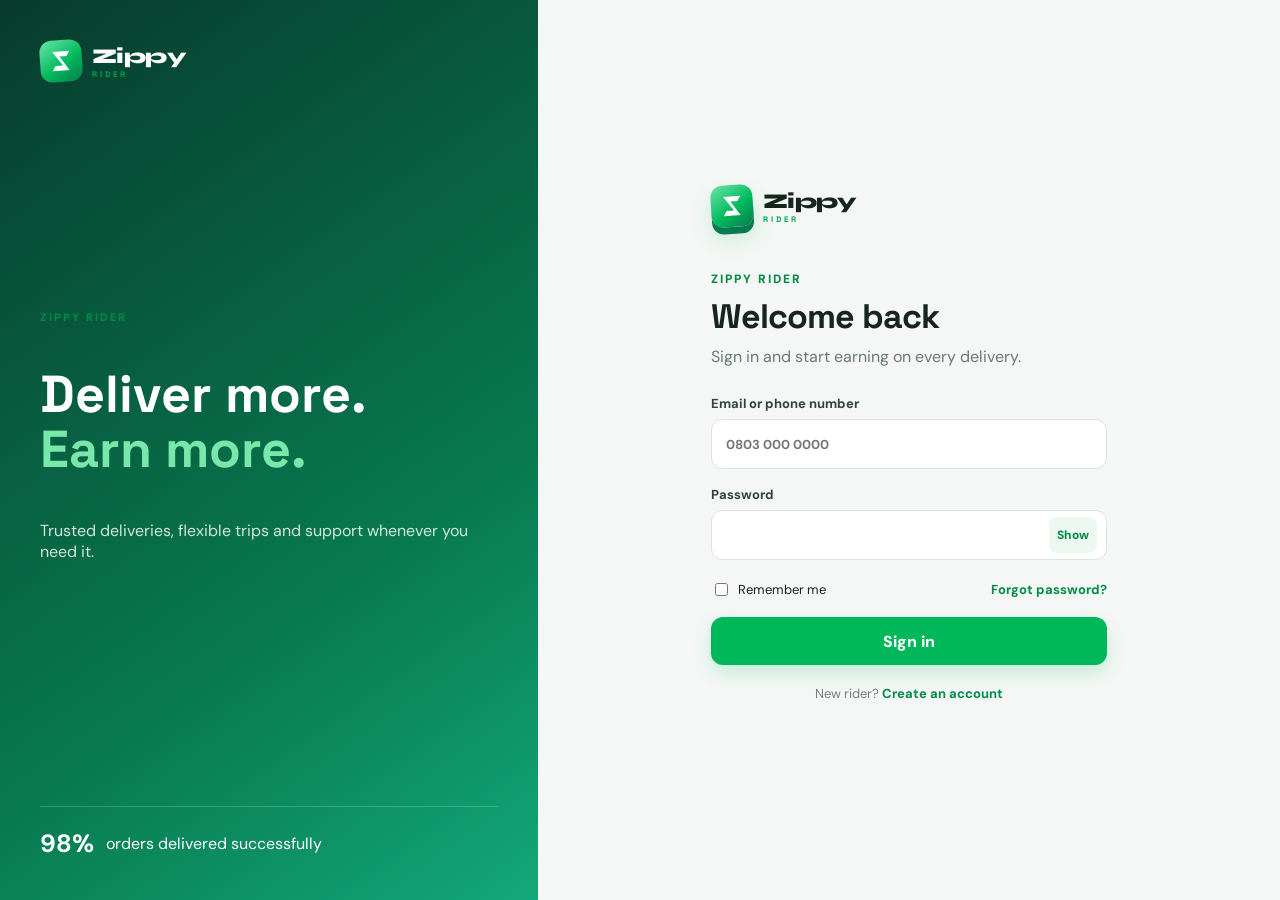
==== commit 92e8a369: "Add rider password visibility controls Co-authored-by: Copilot <223556219+Copilot@users.noreply.gith" ====
--- a/rider/index.html
+++ b/rider/index.html
@@ -1,3 +1,3 @@
-<!doctype html><html lang="en"><head><meta charset="UTF-8"/><meta name="viewport" content="width=device-width,initial-scale=1"/><meta name="theme-color" content="#00B85A"/><link rel="preconnect" href="https://fonts.googleapis.com"><link href="https://fonts.googleapis.com/css2?family=DM+Sans:wght@400;500;600;700&family=Space+Grotesk:wght@500;600;700&family=Syne:wght@600;700;800&display=swap" rel="stylesheet"><title>Zippy Rider</title>  <script type="module" crossorigin src="./assets/index-k-NYQOy7.js"></script>
-  <link rel="stylesheet" crossorigin href="./assets/index-BiPZ2MHp.css">
+<!doctype html><html lang="en"><head><meta charset="UTF-8"/><meta name="viewport" content="width=device-width,initial-scale=1"/><meta name="theme-color" content="#00B85A"/><link rel="preconnect" href="https://fonts.googleapis.com"><link href="https://fonts.googleapis.com/css2?family=DM+Sans:wght@400;500;600;700&family=Space+Grotesk:wght@500;600;700&family=Syne:wght@600;700;800&display=swap" rel="stylesheet"><title>Zippy Rider</title>  <script type="module" crossorigin src="./assets/index-BxIAeEZE.js"></script>
+  <link rel="stylesheet" crossorigin href="./assets/index-DL-BNNq7.css">
 </head><body><div id="root"></div></body></html>
--- a/rider/assets/index-DL-BNNq7.css
+++ b/rider/assets/index-DL-BNNq7.css
@@ -0,0 +1 @@
+:root{color:#17251f;font-synthesis:none;background:#f4f7f5;font-family:DM Sans,sans-serif}*{box-sizing:border-box}body{min-width:320px;margin:0}button,input,select,textarea{font:inherit}button,a{transition:all .2s}a{color:inherit;text-decoration:none}:focus-visible{outline-offset:2px;outline:3px solid #00b85a59}.btn{cursor:pointer;background:#00b85a;border:0;border-radius:12px;justify-content:center;align-items:center;min-height:48px;padding:0 18px;font-weight:800;display:inline-flex;color:#fff!important}.btn-primary{background:#00b85a;box-shadow:0 8px 18px #00b85a2e}.btn-outline{background:#fff;border:1px solid #dce5df;color:#1b3127!important}.btn-soft{background:#e8f8ef;color:#087a50!important}.btn-danger{background:#fff;border:1px solid #ffd9d9;color:#bd3434!important}.btn:disabled{opacity:.55;cursor:not-allowed}.brand{align-items:center;gap:10px;width:max-content;display:flex}.brand-mark{color:#fff;background:linear-gradient(145deg,#67e7a9,#00b85a 58%,#087b50);border-radius:12px;place-items:center;width:42px;height:42px;display:grid;transform:rotate(-4deg);box-shadow:0 7px #087a50,0 12px 22px #00b85a2e}.brand-mark b{font-size:24px}.brand-mark svg{fill:currentColor;width:30px;height:30px}.brand-mark svg path{stroke:none}.brand>span:last-child strong{letter-spacing:-.6px;font-family:Syne,sans-serif;font-weight:800}.brand>span:last-child small{font-family:Space Grotesk,sans-serif;font-weight:800}.page-heading h1,.dashboard-head h1,.auth-card h1,.register-card h1{letter-spacing:-1.2px;font-family:Syne,sans-serif}.auth-visual{background:linear-gradient(145deg,#eafaf2 0%,#d8f4e6 55%,#b8eccf 100%)}.brand>span:last-child{flex-direction:column;display:flex}.brand>span:last-child strong{font-size:21px}.brand>span:last-child small{color:#00a653;letter-spacing:3px;font-size:8px}.auth-page{grid-template-columns:1fr;min-height:100vh;display:grid}.auth-visual{display:none}.auth-page>main,.auth-card{min-height:100vh}.auth-card{flex-direction:column;justify-content:center;width:min(440px,100%);margin:auto;padding:28px 22px;display:flex}.auth-card .brand{margin-bottom:32px}.auth-card h1,.register-card h1{letter-spacing:-1px;margin:8px 0;font-family:Space Grotesk,sans-serif;font-size:34px}.auth-label{color:#008c45;text-transform:uppercase;letter-spacing:2px;font-size:12px;font-weight:800;margin-bottom:0!important}.auth-sub{color:#687b71;margin:0 0 28px}.auth-card form,.registration{display:grid}.field{color:#30443a;gap:7px;margin-bottom:17px;font-size:13px;font-weight:700;display:grid}.field input,.field select,.field textarea{background:#fff;border:1px solid #dce5df;border-radius:11px;width:100%;min-height:50px;padding:0 14px}.password-control{position:relative}.password-control input{padding-right:68px!important}.password-toggle{color:#008c45;cursor:pointer;background:#edf8f1;border:0;border-radius:8px;min-width:48px;min-height:36px;font-size:12px;font-weight:800;position:absolute;top:50%;right:10px;transform:translateY(-50%)}.password-toggle:focus-visible{outline-offset:2px;outline:3px solid #00b85a59}.field textarea{height:100px;padding-top:12px}.field input:focus,.field select:focus,.field textarea:focus{border-color:#00b85a;outline:none;box-shadow:0 0 0 3px #00b85a1a}.field-error,.hint{font-size:12px;font-weight:500}.field-error{color:#c33b3b}.auth-row{justify-content:space-between;align-items:center;margin:3px 0 18px;font-size:13px;display:flex}.auth-row a,.switch-copy a{color:#008c45;font-weight:700}.check{align-items:center;gap:7px;display:flex}.switch-copy{text-align:center;color:#738178;margin-top:20px;font-size:13px}.auth-card form>.btn{width:100%}.otp{grid-template-columns:repeat(6,1fr);gap:8px;margin:22px 0;display:grid}.otp input{text-align:center;border:1px solid #dce5df;border-radius:10px;width:100%;height:54px;font-weight:800}.success-icon{color:#00a653;background:#dcf7e9;border-radius:50%;place-items:center;width:68px;height:68px;margin-bottom:20px;font-size:30px;display:grid}.registration{max-width:850px;min-height:100vh;margin:auto;padding:24px 18px 40px}.registration>.brand{margin-bottom:32px}.register-progress{margin-bottom:20px;display:flex}.register-progress div{color:#8a9890;flex:1;align-items:center;gap:7px;min-width:0;display:flex}.register-progress div:not(:last-child):after{content:"";background:#e0e6e2;flex:1;height:2px}.register-progress div.active,.register-progress div.complete{color:#008c45}.register-progress span{background:#fff;border:1px solid #dce5df;border-radius:50%;flex:none;place-items:center;width:32px;height:32px;font-size:12px;font-weight:800;display:grid}.register-progress div.active span,.register-progress div.complete span{color:#fff;background:#00b85a;border-color:#00b85a}.register-progress small{display:none}.register-card{background:#fff;border-radius:18px;padding:24px 18px;box-shadow:0 18px 50px #10231a14}.eyebrow{text-transform:uppercase;letter-spacing:2px;margin:0;font-weight:800;color:#008c45!important;font-size:11px!important}.form-grid{display:grid}.form-actions{gap:10px;margin-top:12px;display:flex}.form-actions>*{flex:1}.uploads{gap:12px;display:grid}.upload-box{text-align:center;cursor:pointer;border:2px dashed #bddacb;border-radius:14px;flex-direction:column;justify-content:center;align-items:center;min-height:120px;padding:18px;display:flex}.upload-box input{opacity:0;position:absolute}.upload-box span{color:#00b85a;font-size:24px}.upload-box small{color:#78877e}.review-list{border-top:1px solid #edf1ee}.review-list div{border-bottom:1px solid #edf1ee;justify-content:space-between;padding:16px 0;display:flex}.success-card{text-align:center;align-items:center;max-width:600px;margin:auto}.app-shell{min-height:100vh}.desktop-nav{display:none}.app-main{padding-bottom:76px}.page{max-width:1100px;margin:auto;padding:20px 16px 35px}.page-heading{margin-bottom:20px}.page-heading p{color:#008c45;text-transform:uppercase;letter-spacing:2px;font-size:11px;font-weight:800}.page-heading h1{margin:3px 0;font-family:Space Grotesk;font-size:30px}.page-heading span{color:#738178;font-size:13px}.dashboard-head{justify-content:space-between;align-items:flex-end;gap:12px;margin-bottom:18px;display:flex}.dashboard-head p{color:#738178;margin:0}.dashboard-head h1{margin:0;font-family:Space Grotesk;font-size:30px}.online-toggle{color:#fff;text-align:left;background:#263b33;border:0;border-radius:16px;align-items:center;gap:9px;min-width:145px;min-height:62px;padding:8px 12px;display:flex}.online-toggle>span{background:#9aaba2;border-radius:50%;width:15px;height:15px}.online-toggle.is-on{background:#008c45}.online-toggle.is-on>span{background:#fff;box-shadow:0 0 0 5px #ffffff26}.online-toggle div{flex-direction:column;display:flex}.online-toggle strong{font-size:13px}.online-toggle small{color:#d8e5df;font-size:10px}.status-banner{border-radius:12px;margin-bottom:15px;padding:14px;font-size:13px}.status-banner.pending{color:#80611b;background:#fff4d7}.status-banner.suspended{color:#9b3535;background:#ffe7e7}.stats-grid{grid-template-columns:repeat(2,1fr);gap:10px;display:grid}.stat-card{background:#fff;border-radius:15px;align-items:flex-end;gap:9px;min-height:100px;padding:14px;display:flex;box-shadow:0 10px 30px #10231a0d}.stat-card>span{color:#008c45;background:#e5f7ed;border-radius:9px;place-items:center;width:34px;height:34px;font-weight:800;display:grid}.stat-card div{flex-direction:column;display:flex}.stat-card small{color:#738178;font-size:10px}.stat-card strong{font-family:Space Grotesk;font-size:20px}.dashboard-section{margin-top:24px}.section-title{justify-content:space-between;align-items:center;display:flex}.section-title h2{font-size:18px}.section-title a{color:#008c45;font-size:13px;font-weight:800}.soft-empty{text-align:left;color:#738178;background:#fff;border-radius:16px;justify-content:center;align-items:center;gap:15px;min-height:130px;display:flex}.soft-empty>span{color:#00b85a;background:#e9f7ef;border-radius:50%;place-items:center;width:48px;height:48px;font-size:22px;display:grid}.soft-empty strong{color:#263b33}.active-preview{background:#fff;border-radius:14px;align-items:center;gap:12px;padding:15px;display:flex;box-shadow:0 8px 25px #10231a0f}.active-preview>span{color:#00b85a}.active-preview div{flex-direction:column;flex:1;display:flex}.active-preview small{color:#738178}.bottom-nav{z-index:20;height:68px;padding-bottom:env(safe-area-inset-bottom);background:#fff;border-top:1px solid #edf1ee;grid-template-columns:repeat(4,1fr);display:grid;position:fixed;bottom:0;left:0;right:0;box-shadow:0 -8px 25px #10231a0d}.bottom-nav a{color:#75857c;flex-direction:column;justify-content:center;align-items:center;font-size:10px;display:flex}.bottom-nav a.active{color:#008c45}.bottom-nav b{font-size:20px}.request-card,.history-card,.profile-card,.profile-details,.card{background:#fff;border-radius:18px;box-shadow:0 12px 35px #10231a12}.request-card{margin-bottom:16px;padding:16px}.request-top{justify-content:space-between;display:flex}.request-top div{flex-direction:column;display:flex}.request-top small{color:#8a9890}.request-top>span{color:#008c45;background:#e5f7ed;border-radius:20px;padding:6px 9px;font-size:10px;font-weight:800}.request-top>span.expired{color:#777;background:#eee}.route{margin:18px 0;padding-left:2px}.route>div{gap:12px;min-height:52px;display:flex}.route i{border:3px solid #00b85a;border-radius:50%;width:11px;height:11px;margin-top:5px}.route>div:last-child i{border-radius:2px}.route span,.price-line{flex-direction:column;display:flex}.route small,.active-route span{color:#839087;letter-spacing:1px;font-size:8px;font-weight:800}.route strong{font-size:13px}.route-meta{flex-wrap:wrap;gap:7px;display:flex}.route-meta span{background:#f4f7f5;border-radius:8px;padding:7px 9px;font-size:11px}.request-note{color:#65776d;font-size:12px}.offer-row{border-top:1px solid #edf1ee;grid-template-columns:1fr auto auto;align-items:center;gap:10px;margin-top:14px;padding-top:14px;display:grid}.offer-row span{color:#738178;font-size:12px}.offer-row strong{font-size:21px}.offer-row b{color:#80611b;background:#fff4d7;border-radius:8px;padding:6px 8px;font-size:11px}.request-actions{grid-template-columns:repeat(3,1fr);gap:7px;margin-top:14px;display:grid}.request-actions .btn{min-height:44px;padding:0 7px;font-size:12px}.empty{text-align:center;color:#738178;padding:55px 20px}.empty b{color:#dce9e1;font-size:50px}.empty h2{color:#263b33}.modal-backdrop{z-index:50;background:#071d178c;align-items:flex-end;display:flex;position:fixed;inset:0}.modal-sheet{background:#fff;border-radius:22px 22px 0 0;width:100%;max-height:88vh;padding:24px 18px;position:relative;overflow:auto}.modal-sheet h2{margin:6px 0;font-family:Space Grotesk}.modal-sheet select{border:1px solid #dce5df;border-radius:10px;width:100%;height:50px;padding:0 12px}.sheet-close{background:#f2f5f3;border:0;border-radius:50%;width:40px;height:40px;font-size:22px;position:absolute;top:16px;right:16px}.offer-summary{background:#eef9f3;border-radius:12px;grid-template-columns:1fr 1fr;margin:18px 0;padding:14px;display:grid}.offer-summary span{color:#738178;flex-direction:column;font-size:11px;display:flex}.offer-summary strong{color:#263b33;font-size:16px}.money-input{border:1px solid #dce5df;border-radius:11px;align-items:center;height:50px;display:flex}.money-input b{padding-left:14px}.money-input input{border:0!important;height:48px!important}.chips{gap:7px;margin:-9px 0 15px;display:flex}.chips button{color:#008c45;background:#fff;border:1px solid #cce8d8;border-radius:20px;min-height:36px;padding:0 10px;font-weight:700}.negotiation-timeline{background:#f3f8f5;border-radius:10px;justify-content:space-between;align-items:center;margin-top:12px;padding:10px;font-size:10px;display:flex}.negotiation-timeline span{max-width:30%}.active-page{max-width:900px}.active-page .card{margin-bottom:12px;padding:16px}.customer-line{grid-template-columns:auto 1fr auto auto;align-items:center;gap:8px;display:grid}.avatar,.history-icon{color:#008c45;background:#dff5e9;border-radius:50%;place-items:center;width:42px;height:42px;font-weight:800;display:grid}.customer-line div{flex-direction:column;display:flex}.customer-line button{background:#fff;border:1px solid #dce5df;border-radius:9px;min-height:40px;font-size:11px}.active-route{border-left:2px dashed #99d9b8;margin-top:15px;padding-left:16px}.active-route div{flex-direction:column;padding:5px 0 15px;display:flex}.route-map{background:linear-gradient(145deg,#eef5f1,#dcece3);border-radius:14px;height:220px;position:relative;overflow:hidden}.route-map:before,.route-map:after{content:"";background:#fff;width:150%;height:18px;position:absolute;top:45%;left:-20%;transform:rotate(-20deg)}.route-map:after{top:65%;transform:rotate(35deg)}.map-pin{z-index:2;color:#fff;border-radius:50%;place-items:center;width:32px;height:32px;font-weight:800;display:grid;position:absolute}.pickup-pin{background:#263b33;bottom:23%;left:10%}.drop-pin{background:#00b85a;top:20%;right:12%}.rider-dot{z-index:3;color:#00b85a;font-size:27px;position:absolute;top:55%;left:48%}.route-map p{z-index:2;text-align:center;color:#738178;width:100%;font-size:11px;position:absolute;bottom:6px}.price-line{border-top:1px solid #edf1ee;justify-content:space-between;margin-top:15px;padding-top:15px;flex-direction:row!important;display:flex!important}.price-line strong{font-size:20px}.status-stepper{grid-template-columns:repeat(5,1fr);margin-bottom:20px;display:grid}.status-stepper div{text-align:center;color:#9aa69f;flex-direction:column;align-items:center;display:flex}.status-stepper span{background:#edf1ee;border-radius:50%;place-items:center;width:30px;height:30px;font-size:11px;display:grid}.status-stepper div.done span{color:#fff;background:#00b85a}.status-stepper div.done{color:#263b33}.status-stepper small{margin-top:5px;font-size:8px}.status-card>.btn{width:100%}.cancel-link{color:#bd3434;background:#fff;border:0;width:100%;margin-top:12px;font-weight:700}.history-card{grid-template-columns:auto 1fr auto;align-items:center;gap:10px;margin-bottom:10px;padding:14px;display:grid}.history-card div{flex-direction:column;display:flex}.history-card small{color:#738178;font-size:10px}.history-card strong{font-size:13px}.history-card b{color:#008c45;font-size:10px}.profile-card{align-items:center;gap:13px;padding:20px;display:flex}.profile-avatar{color:#fff;background:#00b85a;border-radius:50%;place-items:center;width:70px;height:70px;font-size:28px;font-weight:800;display:grid}.profile-card h2{margin:0}.profile-card p{color:#738178;margin:2px 0}.status-pill{color:#008c45;background:#e5f7ed;border-radius:20px;padding:5px 8px;font-size:10px;font-weight:800}.profile-details{margin:12px 0;padding:20px}.profile-details h2{font-size:17px}.profile-details dl div{border-bottom:1px solid #edf1ee;justify-content:space-between;padding:12px 0;display:flex}.profile-details dt{color:#738178}.profile-details dd{margin:0;font-weight:700}.skeleton{background:linear-gradient(90deg,#edf1ee,#f9fbfa,#edf1ee) 0 0/200% 100%;border-radius:15px;height:70px;animation:1.2s infinite shine}.skeleton.tall{height:220px;margin-top:15px}@keyframes shine{to{background-position:-200% 0}}@media (width>=768px){.auth-page{grid-template-columns:42% 58%}.auth-visual{color:#fff;background:linear-gradient(145deg,#073b2d,#087a50 65%,#13a879);flex-direction:column;padding:40px;display:flex}.auth-visual>div:nth-child(2){margin:auto 0}.auth-visual .brand-mark-dark{box-shadow:none}.auth-visual h2{font-family:Space Grotesk;font-size:52px;line-height:1.05}.auth-visual h2 span{color:#79e7aa}.auth-visual>div>p:last-child{color:#d3e7df}.auth-stat{border-top:1px solid #fff3;align-items:center;gap:12px;padding-top:20px;display:flex}.auth-stat strong{font-size:25px}.auth-card{min-height:100vh}.form-grid{grid-template-columns:repeat(2,1fr);gap:0 14px}.register-progress small{font-size:11px;display:block}.register-card{padding:32px}.uploads{grid-template-columns:repeat(3,1fr)}.modal-backdrop{justify-content:center;align-items:center}.modal-sheet{border-radius:20px;width:min(520px,100% - 30px)}.negotiation-sheet{padding:28px}.stats-grid{grid-template-columns:repeat(4,1fr)}}@media (width>=1024px){.app-shell{grid-template-columns:230px 1fr;display:grid}.desktop-nav{background:#fff;border-right:1px solid #edf1ee;height:100vh;padding:28px 22px;display:block;position:sticky;top:0}.desktop-nav .brand{margin-bottom:45px}.desktop-nav nav{gap:7px;display:grid}.desktop-nav nav a{color:#738178;border-radius:11px;align-items:center;gap:12px;min-height:48px;padding:0 14px;font-weight:700;display:flex}.desktop-nav nav a span{font-size:20px}.desktop-nav nav a.active{color:#008c45;background:#e6f7ed}.bottom-nav{display:none}.app-main{padding-bottom:0}.page{padding:38px 34px}.request-card{padding:22px}.modal-backdrop{left:230px}}
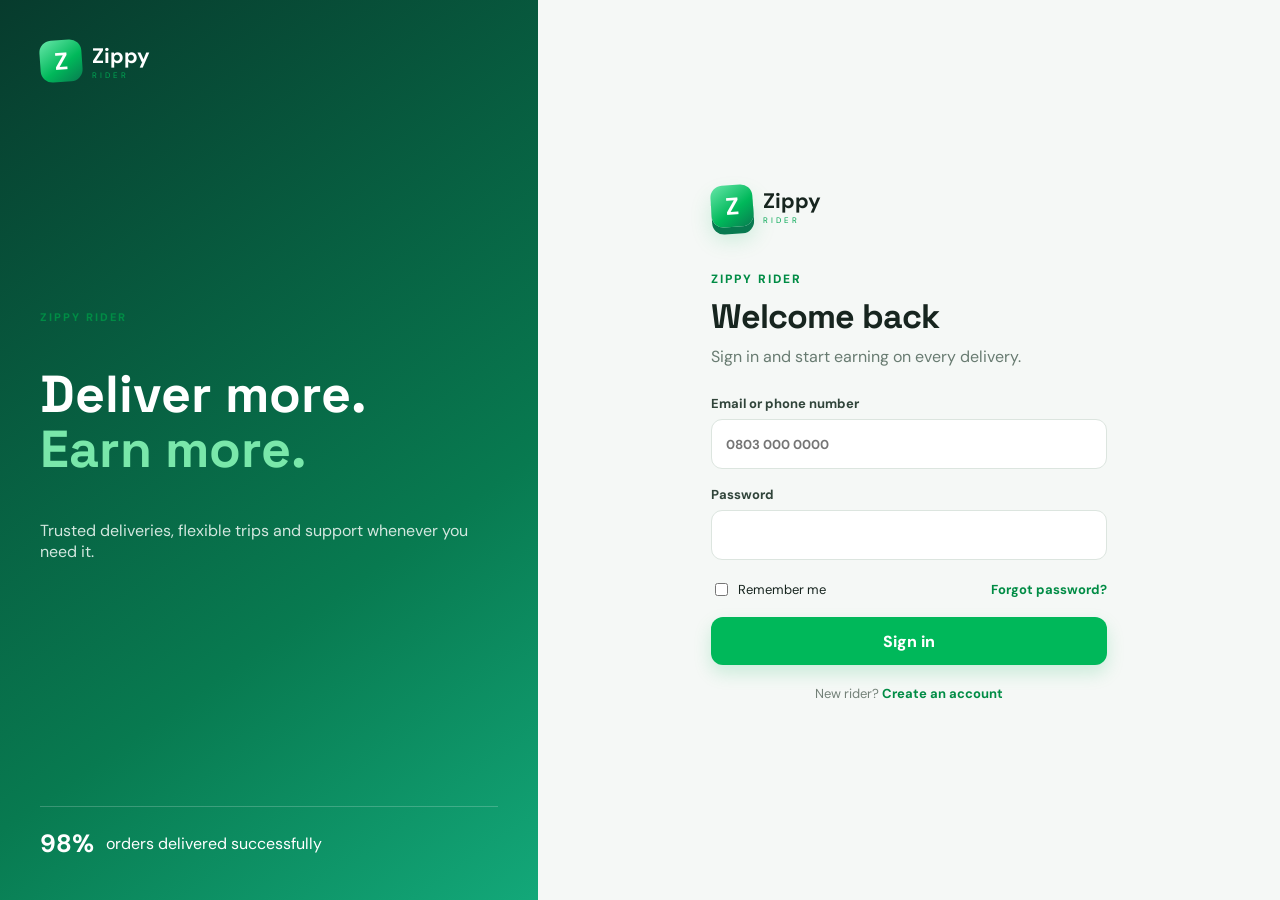
==== commit 09b653c1: "Add rider app and update homepage" ====
--- a/rider/index.html
+++ b/rider/index.html
@@ -1,3 +1,3 @@
-<!doctype html><html lang="en"><head><meta charset="UTF-8"/><meta name="viewport" content="width=device-width,initial-scale=1"/><meta name="theme-color" content="#00B85A"/><link rel="preconnect" href="https://fonts.googleapis.com"><link href="https://fonts.googleapis.com/css2?family=DM+Sans:wght@400;500;600;700&family=Space+Grotesk:wght@500;600;700&family=Syne:wght@600;700;800&display=swap" rel="stylesheet"><title>Zippy Rider</title>  <script type="module" crossorigin src="./assets/index-BxIAeEZE.js"></script>
-  <link rel="stylesheet" crossorigin href="./assets/index-DL-BNNq7.css">
+<!doctype html><html lang="en"><head><meta charset="UTF-8"/><meta name="viewport" content="width=device-width,initial-scale=1"/><meta name="theme-color" content="#00B85A"/><link rel="preconnect" href="https://fonts.googleapis.com"><link href="https://fonts.googleapis.com/css2?family=DM+Sans:wght@400;500;600;700&family=Space+Grotesk:wght@600;700&display=swap" rel="stylesheet"><title>Zippy Rider</title>  <script type="module" crossorigin src="./assets/index-Bm7BAxoc.js"></script>
+  <link rel="stylesheet" crossorigin href="./assets/index-DoYPP6EC.css">
 </head><body><div id="root"></div></body></html>
--- a/rider/assets/index-DoYPP6EC.css
+++ b/rider/assets/index-DoYPP6EC.css
@@ -0,0 +1 @@
+:root{color:#17251f;font-synthesis:none;background:#f5f8f6;font-family:DM Sans,sans-serif}*{box-sizing:border-box}body{min-width:320px;margin:0}button,input,select,textarea{font:inherit}button,a{transition:all .2s}a{color:inherit;text-decoration:none}:focus-visible{outline-offset:2px;outline:3px solid #00b85a59}.btn{cursor:pointer;background:#00b85a;border:0;border-radius:12px;justify-content:center;align-items:center;min-height:48px;padding:0 18px;font-weight:800;display:inline-flex;color:#fff!important}.btn-primary{background:#00b85a;box-shadow:0 8px 18px #00b85a2e}.btn-outline{background:#fff;border:1px solid #dce5df;color:#1b3127!important}.btn-soft{background:#e8f8ef;color:#087a50!important}.btn-danger{background:#fff;border:1px solid #ffd9d9;color:#bd3434!important}.btn:disabled{opacity:.55;cursor:not-allowed}.brand{align-items:center;gap:10px;width:max-content;display:flex}.brand-mark{color:#fff;background:linear-gradient(145deg,#67e7a9,#00b85a 58%,#087b50);border-radius:12px;place-items:center;width:42px;height:42px;display:grid;transform:rotate(-4deg);box-shadow:0 7px #087a50,0 12px 22px #00b85a2e}.brand-mark b{font-size:24px}.brand>span:last-child{flex-direction:column;display:flex}.brand>span:last-child strong{font-size:21px}.brand>span:last-child small{color:#00a653;letter-spacing:3px;font-size:8px}.auth-page{grid-template-columns:1fr;min-height:100vh;display:grid}.auth-visual{display:none}.auth-page>main,.auth-card{min-height:100vh}.auth-card{flex-direction:column;justify-content:center;width:min(440px,100%);margin:auto;padding:28px 22px;display:flex}.auth-card .brand{margin-bottom:32px}.auth-card h1,.register-card h1{letter-spacing:-1px;margin:8px 0;font-family:Space Grotesk,sans-serif;font-size:34px}.auth-label{color:#008c45;text-transform:uppercase;letter-spacing:2px;font-size:12px;font-weight:800;margin-bottom:0!important}.auth-sub{color:#687b71;margin:0 0 28px}.auth-card form,.registration{display:grid}.field{color:#30443a;gap:7px;margin-bottom:17px;font-size:13px;font-weight:700;display:grid}.field input,.field select,.field textarea{background:#fff;border:1px solid #dce5df;border-radius:11px;width:100%;min-height:50px;padding:0 14px}.field textarea{height:100px;padding-top:12px}.field input:focus,.field select:focus,.field textarea:focus{border-color:#00b85a;outline:none;box-shadow:0 0 0 3px #00b85a1a}.field-error,.hint{font-size:12px;font-weight:500}.field-error{color:#c33b3b}.auth-row{justify-content:space-between;align-items:center;margin:3px 0 18px;font-size:13px;display:flex}.auth-row a,.switch-copy a{color:#008c45;font-weight:700}.check{align-items:center;gap:7px;display:flex}.switch-copy{text-align:center;color:#738178;margin-top:20px;font-size:13px}.auth-card form>.btn{width:100%}.otp{grid-template-columns:repeat(6,1fr);gap:8px;margin:22px 0;display:grid}.otp input{text-align:center;border:1px solid #dce5df;border-radius:10px;width:100%;height:54px;font-weight:800}.success-icon{color:#00a653;background:#dcf7e9;border-radius:50%;place-items:center;width:68px;height:68px;margin-bottom:20px;font-size:30px;display:grid}.registration{max-width:850px;min-height:100vh;margin:auto;padding:24px 18px 40px}.registration>.brand{margin-bottom:32px}.register-progress{margin-bottom:20px;display:flex}.register-progress div{color:#8a9890;flex:1;align-items:center;gap:7px;min-width:0;display:flex}.register-progress div:not(:last-child):after{content:"";background:#e0e6e2;flex:1;height:2px}.register-progress div.active,.register-progress div.complete{color:#008c45}.register-progress span{background:#fff;border:1px solid #dce5df;border-radius:50%;flex:none;place-items:center;width:32px;height:32px;font-size:12px;font-weight:800;display:grid}.register-progress div.active span,.register-progress div.complete span{color:#fff;background:#00b85a;border-color:#00b85a}.register-progress small{display:none}.register-card{background:#fff;border-radius:18px;padding:24px 18px;box-shadow:0 18px 50px #10231a14}.eyebrow{text-transform:uppercase;letter-spacing:2px;margin:0;font-weight:800;color:#008c45!important;font-size:11px!important}.form-grid{display:grid}.form-actions{gap:10px;margin-top:12px;display:flex}.form-actions>*{flex:1}.uploads{gap:12px;display:grid}.upload-box{text-align:center;cursor:pointer;border:2px dashed #bddacb;border-radius:14px;flex-direction:column;justify-content:center;align-items:center;min-height:120px;padding:18px;display:flex}.upload-box input{opacity:0;position:absolute}.upload-box span{color:#00b85a;font-size:24px}.upload-box small{color:#78877e}.review-list{border-top:1px solid #edf1ee}.review-list div{border-bottom:1px solid #edf1ee;justify-content:space-between;padding:16px 0;display:flex}.success-card{text-align:center;align-items:center;max-width:600px;margin:auto}.app-shell{min-height:100vh}.desktop-nav{display:none}.app-main{padding-bottom:76px}.page{max-width:1100px;margin:auto;padding:20px 16px 35px}.page-heading{margin-bottom:20px}.page-heading p{color:#008c45;text-transform:uppercase;letter-spacing:2px;font-size:11px;font-weight:800}.page-heading h1{margin:3px 0;font-family:Space Grotesk;font-size:30px}.page-heading span{color:#738178;font-size:13px}.dashboard-head{justify-content:space-between;align-items:flex-end;gap:12px;margin-bottom:18px;display:flex}.dashboard-head p{color:#738178;margin:0}.dashboard-head h1{margin:0;font-family:Space Grotesk;font-size:30px}.online-toggle{color:#fff;text-align:left;background:#263b33;border:0;border-radius:16px;align-items:center;gap:9px;min-width:145px;min-height:62px;padding:8px 12px;display:flex}.online-toggle>span{background:#9aaba2;border-radius:50%;width:15px;height:15px}.online-toggle.is-on{background:#008c45}.online-toggle.is-on>span{background:#fff;box-shadow:0 0 0 5px #ffffff26}.online-toggle div{flex-direction:column;display:flex}.online-toggle strong{font-size:13px}.online-toggle small{color:#d8e5df;font-size:10px}.status-banner{border-radius:12px;margin-bottom:15px;padding:14px;font-size:13px}.status-banner.pending{color:#80611b;background:#fff4d7}.status-banner.suspended{color:#9b3535;background:#ffe7e7}.stats-grid{grid-template-columns:repeat(2,1fr);gap:10px;display:grid}.stat-card{background:#fff;border-radius:15px;align-items:flex-end;gap:9px;min-height:100px;padding:14px;display:flex;box-shadow:0 10px 30px #10231a0d}.stat-card>span{color:#008c45;background:#e5f7ed;border-radius:9px;place-items:center;width:34px;height:34px;font-weight:800;display:grid}.stat-card div{flex-direction:column;display:flex}.stat-card small{color:#738178;font-size:10px}.stat-card strong{font-family:Space Grotesk;font-size:20px}.dashboard-section{margin-top:24px}.section-title{justify-content:space-between;align-items:center;display:flex}.section-title h2{font-size:18px}.section-title a{color:#008c45;font-size:13px;font-weight:800}.soft-empty{text-align:left;color:#738178;background:#fff;border-radius:16px;justify-content:center;align-items:center;gap:15px;min-height:130px;display:flex}.soft-empty>span{color:#00b85a;background:#e9f7ef;border-radius:50%;place-items:center;width:48px;height:48px;font-size:22px;display:grid}.soft-empty strong{color:#263b33}.active-preview{background:#fff;border-radius:14px;align-items:center;gap:12px;padding:15px;display:flex;box-shadow:0 8px 25px #10231a0f}.active-preview>span{color:#00b85a}.active-preview div{flex-direction:column;flex:1;display:flex}.active-preview small{color:#738178}.bottom-nav{z-index:20;height:68px;padding-bottom:env(safe-area-inset-bottom);background:#fff;border-top:1px solid #edf1ee;grid-template-columns:repeat(4,1fr);display:grid;position:fixed;bottom:0;left:0;right:0;box-shadow:0 -8px 25px #10231a0d}.bottom-nav a{color:#75857c;flex-direction:column;justify-content:center;align-items:center;font-size:10px;display:flex}.bottom-nav a.active{color:#008c45}.bottom-nav b{font-size:20px}.request-card,.history-card,.profile-card,.profile-details,.card{background:#fff;border-radius:18px;box-shadow:0 12px 35px #10231a12}.request-card{margin-bottom:16px;padding:16px}.request-top{justify-content:space-between;display:flex}.request-top div{flex-direction:column;display:flex}.request-top small{color:#8a9890}.request-top>span{color:#008c45;background:#e5f7ed;border-radius:20px;padding:6px 9px;font-size:10px;font-weight:800}.request-top>span.expired{color:#777;background:#eee}.route{margin:18px 0;padding-left:2px}.route>div{gap:12px;min-height:52px;display:flex}.route i{border:3px solid #00b85a;border-radius:50%;width:11px;height:11px;margin-top:5px}.route>div:last-child i{border-radius:2px}.route span,.price-line{flex-direction:column;display:flex}.route small,.active-route span{color:#839087;letter-spacing:1px;font-size:8px;font-weight:800}.route strong{font-size:13px}.route-meta{flex-wrap:wrap;gap:7px;display:flex}.route-meta span{background:#f4f7f5;border-radius:8px;padding:7px 9px;font-size:11px}.request-note{color:#65776d;font-size:12px}.offer-row{border-top:1px solid #edf1ee;grid-template-columns:1fr auto auto;align-items:center;gap:10px;margin-top:14px;padding-top:14px;display:grid}.offer-row span{color:#738178;font-size:12px}.offer-row strong{font-size:21px}.offer-row b{color:#80611b;background:#fff4d7;border-radius:8px;padding:6px 8px;font-size:11px}.request-actions{grid-template-columns:repeat(3,1fr);gap:7px;margin-top:14px;display:grid}.request-actions .btn{min-height:44px;padding:0 7px;font-size:12px}.empty{text-align:center;color:#738178;padding:55px 20px}.empty b{color:#dce9e1;font-size:50px}.empty h2{color:#263b33}.modal-backdrop{z-index:50;background:#071d178c;align-items:flex-end;display:flex;position:fixed;inset:0}.modal-sheet{background:#fff;border-radius:22px 22px 0 0;width:100%;max-height:88vh;padding:24px 18px;position:relative;overflow:auto}.modal-sheet h2{margin:6px 0;font-family:Space Grotesk}.modal-sheet select{border:1px solid #dce5df;border-radius:10px;width:100%;height:50px;padding:0 12px}.sheet-close{background:#f2f5f3;border:0;border-radius:50%;width:40px;height:40px;font-size:22px;position:absolute;top:16px;right:16px}.offer-summary{background:#eef9f3;border-radius:12px;grid-template-columns:1fr 1fr;margin:18px 0;padding:14px;display:grid}.offer-summary span{color:#738178;flex-direction:column;font-size:11px;display:flex}.offer-summary strong{color:#263b33;font-size:16px}.money-input{border:1px solid #dce5df;border-radius:11px;align-items:center;height:50px;display:flex}.money-input b{padding-left:14px}.money-input input{border:0!important;height:48px!important}.chips{gap:7px;margin:-9px 0 15px;display:flex}.chips button{color:#008c45;background:#fff;border:1px solid #cce8d8;border-radius:20px;min-height:36px;padding:0 10px;font-weight:700}.negotiation-timeline{background:#f3f8f5;border-radius:10px;justify-content:space-between;align-items:center;margin-top:12px;padding:10px;font-size:10px;display:flex}.negotiation-timeline span{max-width:30%}.active-page{max-width:900px}.active-page .card{margin-bottom:12px;padding:16px}.customer-line{grid-template-columns:auto 1fr auto auto;align-items:center;gap:8px;display:grid}.avatar,.history-icon{color:#008c45;background:#dff5e9;border-radius:50%;place-items:center;width:42px;height:42px;font-weight:800;display:grid}.customer-line div{flex-direction:column;display:flex}.customer-line button{background:#fff;border:1px solid #dce5df;border-radius:9px;min-height:40px;font-size:11px}.active-route{border-left:2px dashed #99d9b8;margin-top:15px;padding-left:16px}.active-route div{flex-direction:column;padding:5px 0 15px;display:flex}.route-map{background:linear-gradient(145deg,#eef5f1,#dcece3);border-radius:14px;height:220px;position:relative;overflow:hidden}.route-map:before,.route-map:after{content:"";background:#fff;width:150%;height:18px;position:absolute;top:45%;left:-20%;transform:rotate(-20deg)}.route-map:after{top:65%;transform:rotate(35deg)}.map-pin{z-index:2;color:#fff;border-radius:50%;place-items:center;width:32px;height:32px;font-weight:800;display:grid;position:absolute}.pickup-pin{background:#263b33;bottom:23%;left:10%}.drop-pin{background:#00b85a;top:20%;right:12%}.rider-dot{z-index:3;color:#00b85a;font-size:27px;position:absolute;top:55%;left:48%}.route-map p{z-index:2;text-align:center;color:#738178;width:100%;font-size:11px;position:absolute;bottom:6px}.price-line{border-top:1px solid #edf1ee;justify-content:space-between;margin-top:15px;padding-top:15px;flex-direction:row!important;display:flex!important}.price-line strong{font-size:20px}.status-stepper{grid-template-columns:repeat(5,1fr);margin-bottom:20px;display:grid}.status-stepper div{text-align:center;color:#9aa69f;flex-direction:column;align-items:center;display:flex}.status-stepper span{background:#edf1ee;border-radius:50%;place-items:center;width:30px;height:30px;font-size:11px;display:grid}.status-stepper div.done span{color:#fff;background:#00b85a}.status-stepper div.done{color:#263b33}.status-stepper small{margin-top:5px;font-size:8px}.status-card>.btn{width:100%}.cancel-link{color:#bd3434;background:#fff;border:0;width:100%;margin-top:12px;font-weight:700}.history-card{grid-template-columns:auto 1fr auto;align-items:center;gap:10px;margin-bottom:10px;padding:14px;display:grid}.history-card div{flex-direction:column;display:flex}.history-card small{color:#738178;font-size:10px}.history-card strong{font-size:13px}.history-card b{color:#008c45;font-size:10px}.profile-card{align-items:center;gap:13px;padding:20px;display:flex}.profile-avatar{color:#fff;background:#00b85a;border-radius:50%;place-items:center;width:70px;height:70px;font-size:28px;font-weight:800;display:grid}.profile-card h2{margin:0}.profile-card p{color:#738178;margin:2px 0}.status-pill{color:#008c45;background:#e5f7ed;border-radius:20px;padding:5px 8px;font-size:10px;font-weight:800}.profile-details{margin:12px 0;padding:20px}.profile-details h2{font-size:17px}.profile-details dl div{border-bottom:1px solid #edf1ee;justify-content:space-between;padding:12px 0;display:flex}.profile-details dt{color:#738178}.profile-details dd{margin:0;font-weight:700}.skeleton{background:linear-gradient(90deg,#edf1ee,#f9fbfa,#edf1ee) 0 0/200% 100%;border-radius:15px;height:70px;animation:1.2s infinite shine}.skeleton.tall{height:220px;margin-top:15px}@keyframes shine{to{background-position:-200% 0}}@media (width>=768px){.auth-page{grid-template-columns:42% 58%}.auth-visual{color:#fff;background:linear-gradient(145deg,#073b2d,#087a50 65%,#13a879);flex-direction:column;padding:40px;display:flex}.auth-visual>div:nth-child(2){margin:auto 0}.auth-visual .brand-mark-dark{box-shadow:none}.auth-visual h2{font-family:Space Grotesk;font-size:52px;line-height:1.05}.auth-visual h2 span{color:#79e7aa}.auth-visual>div>p:last-child{color:#d3e7df}.auth-stat{border-top:1px solid #fff3;align-items:center;gap:12px;padding-top:20px;display:flex}.auth-stat strong{font-size:25px}.auth-card{min-height:100vh}.form-grid{grid-template-columns:repeat(2,1fr);gap:0 14px}.register-progress small{font-size:11px;display:block}.register-card{padding:32px}.uploads{grid-template-columns:repeat(3,1fr)}.modal-backdrop{justify-content:center;align-items:center}.modal-sheet{border-radius:20px;width:min(520px,100% - 30px)}.negotiation-sheet{padding:28px}.stats-grid{grid-template-columns:repeat(4,1fr)}}@media (width>=1024px){.app-shell{grid-template-columns:230px 1fr;display:grid}.desktop-nav{background:#fff;border-right:1px solid #edf1ee;height:100vh;padding:28px 22px;display:block;position:sticky;top:0}.desktop-nav .brand{margin-bottom:45px}.desktop-nav nav{gap:7px;display:grid}.desktop-nav nav a{color:#738178;border-radius:11px;align-items:center;gap:12px;min-height:48px;padding:0 14px;font-weight:700;display:flex}.desktop-nav nav a span{font-size:20px}.desktop-nav nav a.active{color:#008c45;background:#e6f7ed}.bottom-nav{display:none}.app-main{padding-bottom:0}.page{padding:38px 34px}.request-card{padding:22px}.modal-backdrop{left:230px}}
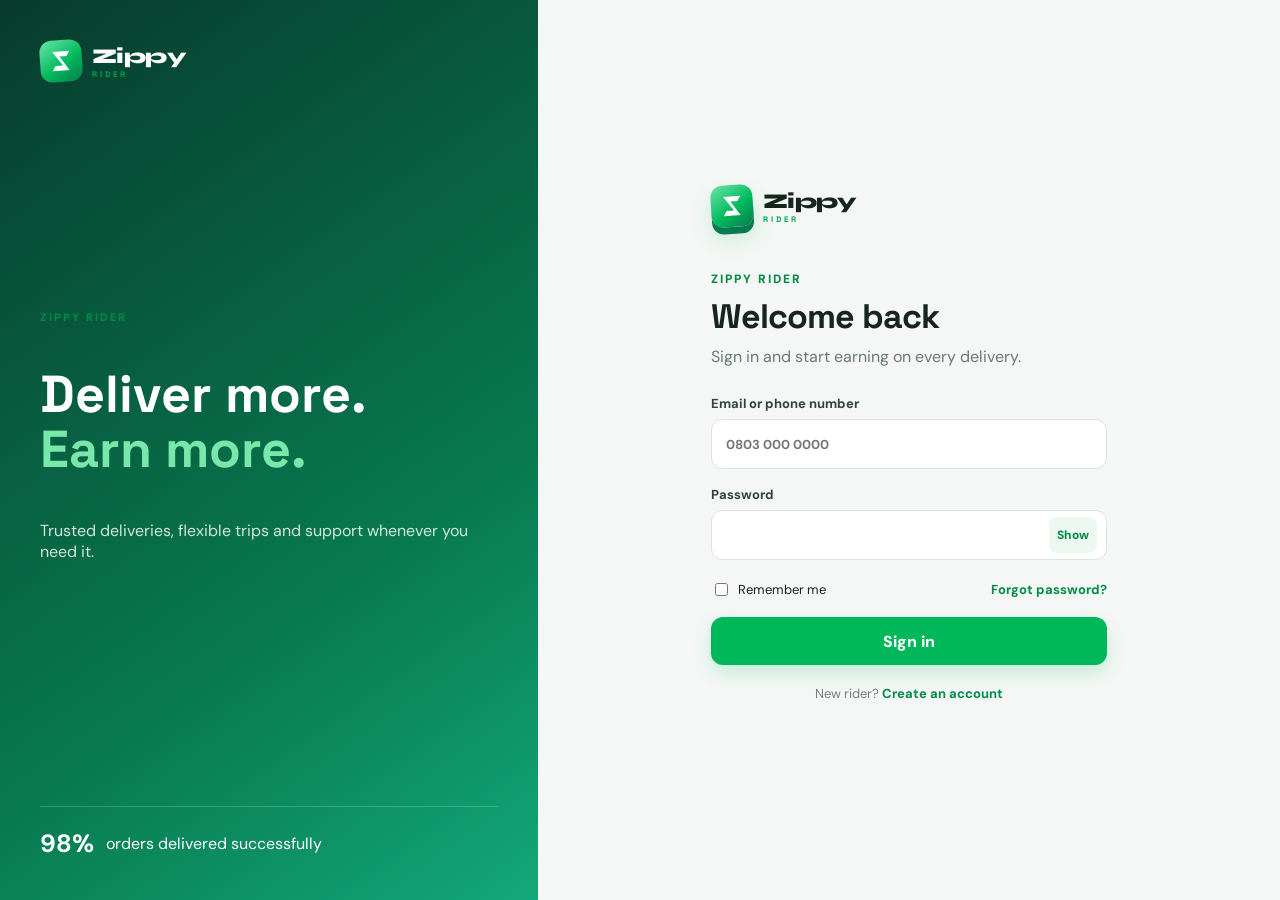
==== commit a14cf384: "Resolve Rider deployment merge conflict" ====
--- a/rider/index.html
+++ b/rider/index.html
@@ -1,3 +1 @@
-<!doctype html><html lang="en"><head><meta charset="UTF-8"/><meta name="viewport" content="width=device-width,initial-scale=1"/><meta name="theme-color" content="#00B85A"/><link rel="preconnect" href="https://fonts.googleapis.com"><link href="https://fonts.googleapis.com/css2?family=DM+Sans:wght@400;500;600;700&family=Space+Grotesk:wght@600;700&display=swap" rel="stylesheet"><title>Zippy Rider</title>  <script type="module" crossorigin src="./assets/index-Bm7BAxoc.js"></script>
-  <link rel="stylesheet" crossorigin href="./assets/index-DoYPP6EC.css">
-</head><body><div id="root"></div></body></html>
+<!doctype html><html lang="en"><head><meta charset="UTF-8"/><meta name="viewport" content="width=device-width,initial-scale=1"/><meta name="theme-color" content="#00B85A"/><link rel="preconnect" href="https://fonts.googleapis.com"><link href="https://fonts.googleapis.com/css2?family=DM+Sans:wght@400;500;600;700&family=Space+Grotesk:wght@500;600;700&family=Syne:wght@600;700;800&display=swap" rel="stylesheet"><title>Zippy Rider</title><script type="module" crossorigin src="./assets/index-DfxE4OJ1.js"></script><link rel="stylesheet" crossorigin href="./assets/index-D6kRDA44.css"></head><body><div id="root"></div></body></html>
--- a/rider/assets/index-D6kRDA44.css
+++ b/rider/assets/index-D6kRDA44.css
@@ -0,0 +1 @@
+:root{color:#17251f;font-synthesis:none;background:#f4f7f5;font-family:DM Sans,sans-serif}*{box-sizing:border-box}body{min-width:320px;margin:0}button,input,select,textarea{font:inherit}button,a{transition:all .2s}a{color:inherit;text-decoration:none}:focus-visible{outline-offset:2px;outline:3px solid #00b85a59}.btn{cursor:pointer;background:#00b85a;border:0;border-radius:12px;justify-content:center;align-items:center;min-height:48px;padding:0 18px;font-weight:800;display:inline-flex;color:#fff!important}.btn-primary{background:#00b85a;box-shadow:0 8px 18px #00b85a2e}.btn-outline{background:#fff;border:1px solid #dce5df;color:#1b3127!important}.btn-soft{background:#e8f8ef;color:#087a50!important}.btn-danger{background:#fff;border:1px solid #ffd9d9;color:#bd3434!important}.btn:disabled{opacity:.55;cursor:not-allowed}.brand{align-items:center;gap:10px;width:max-content;display:flex}.brand-mark{color:#fff;background:linear-gradient(145deg,#67e7a9,#00b85a 58%,#087b50);border-radius:12px;place-items:center;width:42px;height:42px;display:grid;transform:rotate(-4deg);box-shadow:0 7px #087a50,0 12px 22px #00b85a2e}.brand-mark b{font-size:24px}.brand-mark svg{fill:currentColor;width:30px;height:30px}.brand-mark svg path{stroke:none}.brand>span:last-child strong{letter-spacing:-.6px;font-family:Syne,sans-serif;font-weight:800}.brand>span:last-child small{font-family:Space Grotesk,sans-serif;font-weight:800}.page-heading h1,.dashboard-head h1,.auth-card h1,.register-card h1{letter-spacing:-1.2px;font-family:Syne,sans-serif}.auth-visual{background:linear-gradient(145deg,#eafaf2 0%,#d8f4e6 55%,#b8eccf 100%)}.brand>span:last-child{flex-direction:column;display:flex}.brand>span:last-child strong{font-size:21px}.brand>span:last-child small{color:#00a653;letter-spacing:3px;font-size:8px}.auth-page{grid-template-columns:1fr;min-height:100vh;display:grid}.auth-visual{display:none}.auth-page>main,.auth-card{min-height:100vh}.auth-card{flex-direction:column;justify-content:center;width:min(440px,100%);margin:auto;padding:28px 22px;display:flex}.auth-card .brand{margin-bottom:32px}.auth-card h1,.register-card h1{letter-spacing:-1px;margin:8px 0;font-family:Space Grotesk,sans-serif;font-size:34px}.auth-label{color:#008c45;text-transform:uppercase;letter-spacing:2px;font-size:12px;font-weight:800;margin-bottom:0!important}.auth-sub{color:#687b71;margin:0 0 28px}.auth-card form,.registration{display:grid}.field{color:#30443a;gap:7px;margin-bottom:17px;font-size:13px;font-weight:700;display:grid}.field input,.field select,.field textarea{background:#fff;border:1px solid #dce5df;border-radius:11px;width:100%;min-height:50px;padding:0 14px}.password-control{position:relative}.password-control input{padding-right:68px!important}.password-toggle{color:#008c45;cursor:pointer;background:#edf8f1;border:0;border-radius:8px;min-width:48px;min-height:36px;font-size:12px;font-weight:800;position:absolute;top:50%;right:10px;transform:translateY(-50%)}.password-toggle:focus-visible{outline-offset:2px;outline:3px solid #00b85a59}.field textarea{height:100px;padding-top:12px}.field input:focus,.field select:focus,.field textarea:focus{border-color:#00b85a;outline:none;box-shadow:0 0 0 3px #00b85a1a}.field-error,.hint{font-size:12px;font-weight:500}.field-error{color:#c33b3b}.auth-row{justify-content:space-between;align-items:center;margin:3px 0 18px;font-size:13px;display:flex}.auth-row a,.switch-copy a{color:#008c45;font-weight:700}.check{align-items:center;gap:7px;display:flex}.switch-copy{text-align:center;color:#738178;margin-top:20px;font-size:13px}.auth-card form>.btn{width:100%}.otp{grid-template-columns:repeat(6,1fr);gap:8px;margin:22px 0;display:grid}.otp input{text-align:center;border:1px solid #dce5df;border-radius:10px;width:100%;height:54px;font-weight:800}.success-icon{color:#00a653;background:#dcf7e9;border-radius:50%;place-items:center;width:68px;height:68px;margin-bottom:20px;font-size:30px;display:grid}.registration{max-width:850px;min-height:100vh;margin:auto;padding:24px 18px 40px}.registration>.brand{margin-bottom:32px}.register-progress{margin-bottom:20px;display:flex}.register-progress div{color:#8a9890;flex:1;align-items:center;gap:7px;min-width:0;display:flex}.register-progress div:not(:last-child):after{content:"";background:#e0e6e2;flex:1;height:2px}.register-progress div.active,.register-progress div.complete{color:#008c45}.register-progress span{background:#fff;border:1px solid #dce5df;border-radius:50%;flex:none;place-items:center;width:32px;height:32px;font-size:12px;font-weight:800;display:grid}.register-progress div.active span,.register-progress div.complete span{color:#fff;background:#00b85a;border-color:#00b85a}.register-progress small{display:none}.registration{background:radial-gradient(circle at 92% 4%,#00b85a47,#0000 22%),radial-gradient(circle at 8% 100%,#79e7aa38,#0000 28%),linear-gradient(145deg,#fbfefc 0%,#edf8f2 58%,#dff3e8 100%)}.register-card{background:linear-gradient(145deg,#fffffffa,#f8fdfaf5);border:1px solid #00b85a17;border-radius:18px;padding:24px 18px;box-shadow:0 18px 50px #10231a14}.register-card h1{color:#153328}.registration .register-progress{background:#ffffffb8;border-radius:16px;padding:12px}.registration .form-actions .btn-primary{background:linear-gradient(135deg,#00c968,#00a653 72%,#087a50);box-shadow:0 10px 24px #00a65338}.eyebrow{text-transform:uppercase;letter-spacing:2px;margin:0;font-weight:800;color:#008c45!important;font-size:11px!important}.form-grid{display:grid}.form-actions{gap:10px;margin-top:12px;display:flex}.form-actions>*{flex:1}.uploads{gap:12px;display:grid}.upload-box{text-align:center;cursor:pointer;border:2px dashed #bddacb;border-radius:14px;flex-direction:column;justify-content:center;align-items:center;min-height:120px;padding:18px;display:flex}.upload-box input{opacity:0;position:absolute}.upload-box span{color:#00b85a;font-size:24px}.upload-box small{color:#78877e}.review-list{border-top:1px solid #edf1ee}.review-list div{border-bottom:1px solid #edf1ee;justify-content:space-between;padding:16px 0;display:flex}.success-card{text-align:center;align-items:center;max-width:600px;margin:auto}.app-shell{min-height:100vh}.desktop-nav{display:none}.app-main{padding-bottom:76px}.page{max-width:1100px;margin:auto;padding:20px 16px 35px}.page-heading{margin-bottom:20px}.page-heading p{color:#008c45;text-transform:uppercase;letter-spacing:2px;font-size:11px;font-weight:800}.page-heading h1{margin:3px 0;font-family:Space Grotesk;font-size:30px}.page-heading span{color:#738178;font-size:13px}.dashboard-head{justify-content:space-between;align-items:flex-end;gap:12px;margin-bottom:18px;display:flex}.dashboard-head p{color:#738178;margin:0}.dashboard-head h1{margin:0;font-family:Space Grotesk;font-size:30px}.online-toggle{color:#fff;text-align:left;background:#263b33;border:0;border-radius:16px;align-items:center;gap:9px;min-width:145px;min-height:62px;padding:8px 12px;display:flex}.online-toggle>span{background:#9aaba2;border-radius:50%;width:15px;height:15px}.online-toggle.is-on{background:#008c45}.online-toggle.is-on>span{background:#fff;box-shadow:0 0 0 5px #ffffff26}.online-toggle div{flex-direction:column;display:flex}.online-toggle strong{font-size:13px}.online-toggle small{color:#d8e5df;font-size:10px}.status-banner{border-radius:12px;margin-bottom:15px;padding:14px;font-size:13px}.status-banner.pending{color:#80611b;background:#fff4d7}.status-banner.suspended{color:#9b3535;background:#ffe7e7}.stats-grid{grid-template-columns:repeat(2,1fr);gap:10px;display:grid}.stat-card{background:#fff;border-radius:15px;align-items:flex-end;gap:9px;min-height:100px;padding:14px;display:flex;box-shadow:0 10px 30px #10231a0d}.stat-card>span{color:#008c45;background:#e5f7ed;border-radius:9px;place-items:center;width:34px;height:34px;font-weight:800;display:grid}.stat-card div{flex-direction:column;display:flex}.stat-card small{color:#738178;font-size:10px}.stat-card strong{font-family:Space Grotesk;font-size:20px}.dashboard-section{margin-top:24px}.section-title{justify-content:space-between;align-items:center;display:flex}.section-title h2{font-size:18px}.section-title a{color:#008c45;font-size:13px;font-weight:800}.soft-empty{text-align:left;color:#738178;background:#fff;border-radius:16px;justify-content:center;align-items:center;gap:15px;min-height:130px;display:flex}.soft-empty>span{color:#00b85a;background:#e9f7ef;border-radius:50%;place-items:center;width:48px;height:48px;font-size:22px;display:grid}.soft-empty strong{color:#263b33}.active-preview{background:#fff;border-radius:14px;align-items:center;gap:12px;padding:15px;display:flex;box-shadow:0 8px 25px #10231a0f}.active-preview>span{color:#00b85a}.active-preview div{flex-direction:column;flex:1;display:flex}.active-preview small{color:#738178}.bottom-nav{z-index:20;height:68px;padding-bottom:env(safe-area-inset-bottom);background:#fff;border-top:1px solid #edf1ee;grid-template-columns:repeat(4,1fr);display:grid;position:fixed;bottom:0;left:0;right:0;box-shadow:0 -8px 25px #10231a0d}.bottom-nav a{color:#75857c;flex-direction:column;justify-content:center;align-items:center;font-size:10px;display:flex}.bottom-nav a.active{color:#008c45}.bottom-nav b{font-size:20px}.request-card,.history-card,.profile-card,.profile-details,.card{background:#fff;border-radius:18px;box-shadow:0 12px 35px #10231a12}.request-card{margin-bottom:16px;padding:16px}.request-top{justify-content:space-between;display:flex}.request-top div{flex-direction:column;display:flex}.request-top small{color:#8a9890}.request-top>span{color:#008c45;background:#e5f7ed;border-radius:20px;padding:6px 9px;font-size:10px;font-weight:800}.request-top>span.expired{color:#777;background:#eee}.route{margin:18px 0;padding-left:2px}.route>div{gap:12px;min-height:52px;display:flex}.route i{border:3px solid #00b85a;border-radius:50%;width:11px;height:11px;margin-top:5px}.route>div:last-child i{border-radius:2px}.route span,.price-line{flex-direction:column;display:flex}.route small,.active-route span{color:#839087;letter-spacing:1px;font-size:8px;font-weight:800}.route strong{font-size:13px}.route-meta{flex-wrap:wrap;gap:7px;display:flex}.route-meta span{background:#f4f7f5;border-radius:8px;padding:7px 9px;font-size:11px}.request-note{color:#65776d;font-size:12px}.offer-row{border-top:1px solid #edf1ee;grid-template-columns:1fr auto auto;align-items:center;gap:10px;margin-top:14px;padding-top:14px;display:grid}.offer-row span{color:#738178;font-size:12px}.offer-row strong{font-size:21px}.offer-row b{color:#80611b;background:#fff4d7;border-radius:8px;padding:6px 8px;font-size:11px}.request-actions{grid-template-columns:repeat(3,1fr);gap:7px;margin-top:14px;display:grid}.request-actions .btn{min-height:44px;padding:0 7px;font-size:12px}.empty{text-align:center;color:#738178;padding:55px 20px}.empty b{color:#dce9e1;font-size:50px}.empty h2{color:#263b33}.modal-backdrop{z-index:50;background:#071d178c;align-items:flex-end;display:flex;position:fixed;inset:0}.modal-sheet{background:#fff;border-radius:22px 22px 0 0;width:100%;max-height:88vh;padding:24px 18px;position:relative;overflow:auto}.modal-sheet h2{margin:6px 0;font-family:Space Grotesk}.modal-sheet select{border:1px solid #dce5df;border-radius:10px;width:100%;height:50px;padding:0 12px}.sheet-close{background:#f2f5f3;border:0;border-radius:50%;width:40px;height:40px;font-size:22px;position:absolute;top:16px;right:16px}.offer-summary{background:#eef9f3;border-radius:12px;grid-template-columns:1fr 1fr;margin:18px 0;padding:14px;display:grid}.offer-summary span{color:#738178;flex-direction:column;font-size:11px;display:flex}.offer-summary strong{color:#263b33;font-size:16px}.money-input{border:1px solid #dce5df;border-radius:11px;align-items:center;height:50px;display:flex}.money-input b{padding-left:14px}.money-input input{border:0!important;height:48px!important}.chips{gap:7px;margin:-9px 0 15px;display:flex}.chips button{color:#008c45;background:#fff;border:1px solid #cce8d8;border-radius:20px;min-height:36px;padding:0 10px;font-weight:700}.negotiation-timeline{background:#f3f8f5;border-radius:10px;justify-content:space-between;align-items:center;margin-top:12px;padding:10px;font-size:10px;display:flex}.negotiation-timeline span{max-width:30%}.active-page{max-width:900px}.active-page .card{margin-bottom:12px;padding:16px}.customer-line{grid-template-columns:auto 1fr auto auto;align-items:center;gap:8px;display:grid}.avatar,.history-icon{color:#008c45;background:#dff5e9;border-radius:50%;place-items:center;width:42px;height:42px;font-weight:800;display:grid}.customer-line div{flex-direction:column;display:flex}.customer-line button{background:#fff;border:1px solid #dce5df;border-radius:9px;min-height:40px;font-size:11px}.active-route{border-left:2px dashed #99d9b8;margin-top:15px;padding-left:16px}.active-route div{flex-direction:column;padding:5px 0 15px;display:flex}.route-map{background:linear-gradient(145deg,#eef5f1,#dcece3);border-radius:14px;height:220px;position:relative;overflow:hidden}.route-map:before,.route-map:after{content:"";background:#fff;width:150%;height:18px;position:absolute;top:45%;left:-20%;transform:rotate(-20deg)}.route-map:after{top:65%;transform:rotate(35deg)}.map-pin{z-index:2;color:#fff;border-radius:50%;place-items:center;width:32px;height:32px;font-weight:800;display:grid;position:absolute}.pickup-pin{background:#263b33;bottom:23%;left:10%}.drop-pin{background:#00b85a;top:20%;right:12%}.rider-dot{z-index:3;color:#00b85a;font-size:27px;position:absolute;top:55%;left:48%}.route-map p{z-index:2;text-align:center;color:#738178;width:100%;font-size:11px;position:absolute;bottom:6px}.price-line{border-top:1px solid #edf1ee;justify-content:space-between;margin-top:15px;padding-top:15px;flex-direction:row!important;display:flex!important}.price-line strong{font-size:20px}.status-stepper{grid-template-columns:repeat(5,1fr);margin-bottom:20px;display:grid}.status-stepper div{text-align:center;color:#9aa69f;flex-direction:column;align-items:center;display:flex}.status-stepper span{background:#edf1ee;border-radius:50%;place-items:center;width:30px;height:30px;font-size:11px;display:grid}.status-stepper div.done span{color:#fff;background:#00b85a}.status-stepper div.done{color:#263b33}.status-stepper small{margin-top:5px;font-size:8px}.status-card>.btn{width:100%}.cancel-link{color:#bd3434;background:#fff;border:0;width:100%;margin-top:12px;font-weight:700}.history-card{grid-template-columns:auto 1fr auto;align-items:center;gap:10px;margin-bottom:10px;padding:14px;display:grid}.history-card div{flex-direction:column;display:flex}.history-card small{color:#738178;font-size:10px}.history-card strong{font-size:13px}.history-card b{color:#008c45;font-size:10px}.profile-card{align-items:center;gap:13px;padding:20px;display:flex}.profile-avatar{color:#fff;background:#00b85a;border-radius:50%;place-items:center;width:70px;height:70px;font-size:28px;font-weight:800;display:grid}.profile-card h2{margin:0}.profile-card p{color:#738178;margin:2px 0}.status-pill{color:#008c45;background:#e5f7ed;border-radius:20px;padding:5px 8px;font-size:10px;font-weight:800}.profile-details{margin:12px 0;padding:20px}.profile-details h2{font-size:17px}.profile-details dl div{border-bottom:1px solid #edf1ee;justify-content:space-between;padding:12px 0;display:flex}.profile-details dt{color:#738178}.profile-details dd{margin:0;font-weight:700}.skeleton{background:linear-gradient(90deg,#edf1ee,#f9fbfa,#edf1ee) 0 0/200% 100%;border-radius:15px;height:70px;animation:1.2s infinite shine}.skeleton.tall{height:220px;margin-top:15px}@keyframes shine{to{background-position:-200% 0}}@media (width>=768px){.auth-page{grid-template-columns:42% 58%}.auth-visual{color:#fff;background:linear-gradient(145deg,#073b2d,#087a50 65%,#13a879);flex-direction:column;padding:40px;display:flex}.auth-visual>div:nth-child(2){margin:auto 0}.auth-visual .brand-mark-dark{box-shadow:none}.auth-visual h2{font-family:Space Grotesk;font-size:52px;line-height:1.05}.auth-visual h2 span{color:#79e7aa}.auth-visual>div>p:last-child{color:#d3e7df}.auth-stat{border-top:1px solid #fff3;align-items:center;gap:12px;padding-top:20px;display:flex}.auth-stat strong{font-size:25px}.auth-card{min-height:100vh}.form-grid{grid-template-columns:repeat(2,1fr);gap:0 14px}.register-progress small{font-size:11px;display:block}.register-card{padding:32px}.uploads{grid-template-columns:repeat(3,1fr)}.modal-backdrop{justify-content:center;align-items:center}.modal-sheet{border-radius:20px;width:min(520px,100% - 30px)}.negotiation-sheet{padding:28px}.stats-grid{grid-template-columns:repeat(4,1fr)}}@media (width>=1024px){.app-shell{grid-template-columns:230px 1fr;display:grid}.desktop-nav{background:#fff;border-right:1px solid #edf1ee;height:100vh;padding:28px 22px;display:block;position:sticky;top:0}.desktop-nav .brand{margin-bottom:45px}.desktop-nav nav{gap:7px;display:grid}.desktop-nav nav a{color:#738178;border-radius:11px;align-items:center;gap:12px;min-height:48px;padding:0 14px;font-weight:700;display:flex}.desktop-nav nav a span{font-size:20px}.desktop-nav nav a.active{color:#008c45;background:#e6f7ed}.bottom-nav{display:none}.app-main{padding-bottom:0}.page{padding:38px 34px}.request-card{padding:22px}.modal-backdrop{left:230px}}
